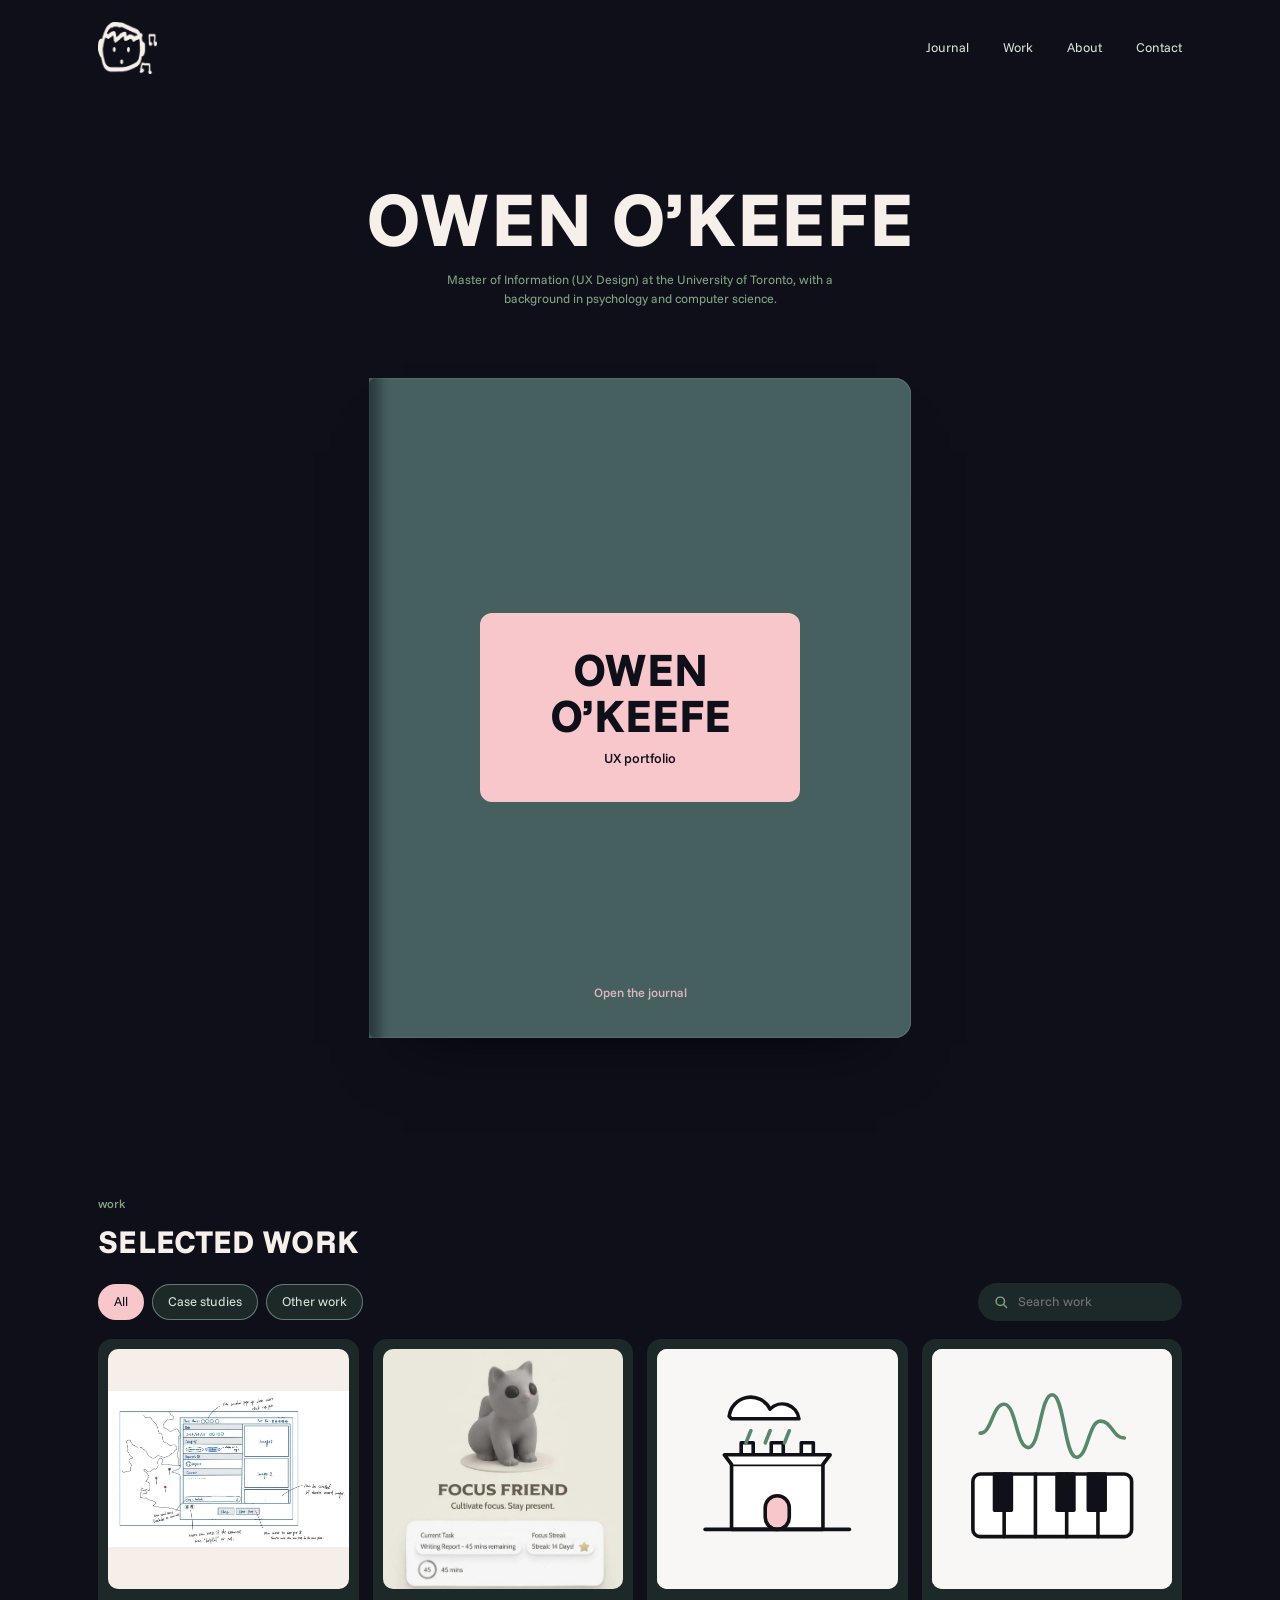
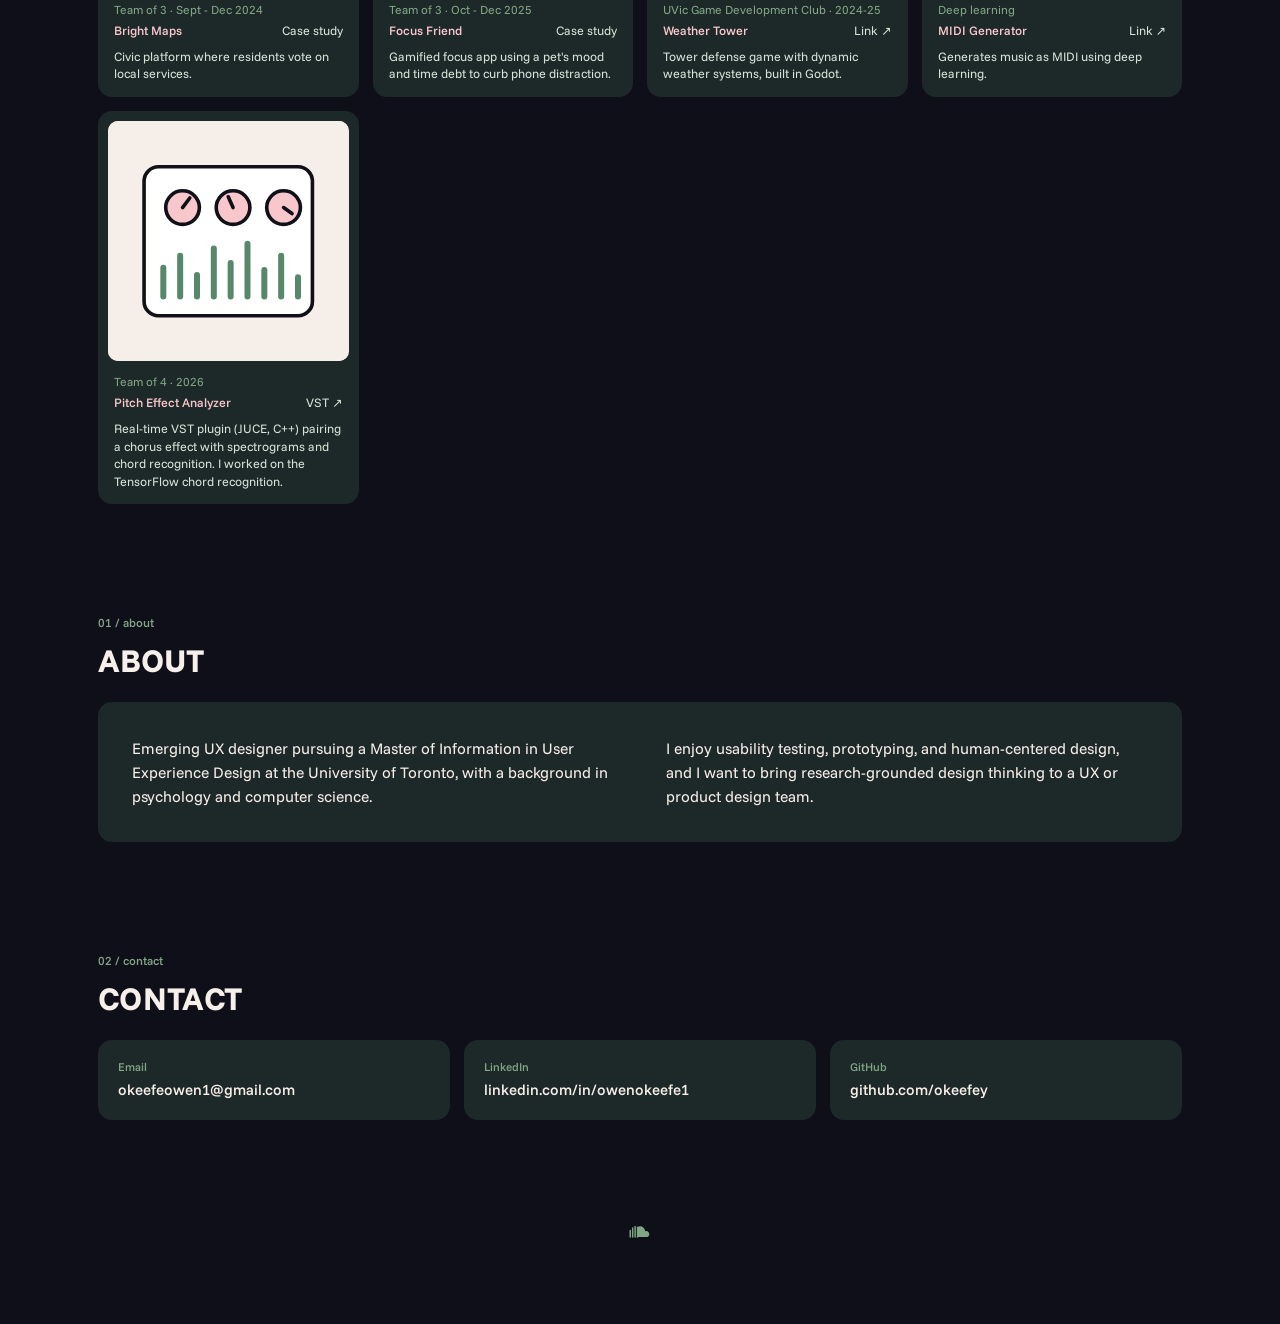
==== index.html @ fa35dc71 "x" ====
<!DOCTYPE html>
<html lang="en">
<head>
  <meta charset="utf-8">
  <meta name="viewport" content="width=device-width, initial-scale=1">
  <meta name="theme-color" content="#0e0f19">
  <title>Owen O'Keefe | UX Designer</title>
  <meta name="description" content="Emerging UX designer. Master of Information (UX Design) at the University of Toronto, with a background in psychology and computer science.">
  <link rel="preload" href="fonts/funnel-sans-latin-800-normal.woff2" as="font" type="font/woff2" crossorigin>
  <link rel="preload" href="fonts/funnel-sans-latin-400-normal.woff2" as="font" type="font/woff2" crossorigin>
  <link rel="stylesheet" href="modern.css">
  <script>
    document.documentElement.classList.add('js');
    try {
      var c = sessionStorage.getItem('wipe');
      if (c) { sessionStorage.removeItem('wipe'); document.documentElement.style.setProperty('--wipe', c); document.documentElement.classList.add('entering'); }
    } catch (e) {}
  </script>
</head>
<body class="modern">
  <div class="wipe" aria-hidden="true"></div>
  <div class="m-wrap" id="top">
    <header class="m-nav">
      <a class="m-logo" href="#top" aria-label="Owen O'Keefe, home"><img src="img/logo.png" alt="" width="59" height="52"></a>
      <nav aria-label="Sections"><a href="#journal">Journal</a><a href="#work-h">Work</a><a href="#about">About</a><a href="#contact">Contact</a></nav>
    </header>

    <section class="m-hero">
      <h1 class="m-name">Owen O’Keefe</h1>
      <p class="m-note">Master of Information (UX Design) at the University of Toronto, with a background in psychology and computer science.</p>
    </section>

    <section id="journal" aria-label="Journal">
    <div class="desk book" id="book">
    <div class="bookwrap">
      <button class="cover" id="cover" type="button" aria-controls="spread" aria-label="Open the journal">
        <span class="face front">
          <span class="label"><span class="c-title">Owen<br>O’Keefe</span><span class="c-sub">UX portfolio</span></span>
          <span class="c-hint">Open the journal</span>
        </span>
        <span class="face back"></span>
      </button>
<section class="spread" id="spread" aria-label="Contents">
      
      <div class="page pl">
        <p class="book-t">Contents <span>selected work, in order</span></p>
        <ol class="ix-list">
          <li><a class="ix" href="#about"><i>1.</i><b>About</b><span class="lead"></span><span class="pn">3</span></a></li>
          <li><a class="ix" href="#work-h"><i>2.</i><b>Selected work</b><span class="lead"></span><span class="pn">5</span></a>
            <ol>
              <li><a class="ix" href="bright-maps.html" data-wipe="#0e0f19" data-img="img/bm-sketch.webp" data-fit="contain" data-n="p. 6" data-name="Bright Maps" data-cap="Bright Maps" data-blurb="Civic platform where residents vote on local services." data-meta="Team of 3 | Sept - Dec 2024 | Prototyping + User Interviews" data-alt="Hand-drawn wireframe sketch of the Bright Maps reporting form on a map"><i>2.1.</i><b>Bright Maps</b><span class="lead"></span><span class="pn">6</span></a></li>
              <li><a class="ix" href="focus-friend.html" data-wipe="#0e0f19" data-img="img/focus-tile.webp" data-fit="cover" data-n="p. 9" data-name="Focus Friend" data-cap="Focus Friend" data-blurb="Gamified focus app using a pet’s mood and time debt to curb phone distraction, built on the CREATE behaviour-change model." data-meta="Team of 3 | Oct - Dec 2025 | Figma" data-alt="Focus Friend app cover with a grey 3D pet and a focus streak card"><i>2.2.</i><b>Focus Friend</b><span class="lead"></span><span class="pn">9</span></a></li>
            </ol></li>
          <li><a class="ix" href="#other"><i>3.</i><b>Other work</b><span class="lead"></span><span class="pn">12</span></a>
            <ol>
              <li><a class="ix" href="https://github.com/okeefey"><i>3.1.</i><b>Weather Tower</b><span class="lead"></span><span class="pn">13</span></a></li>
              <li><a class="ix" href="https://github.com/okeefey"><i>3.2.</i><b>MIDI Generator</b><span class="lead"></span><span class="pn">14</span></a></li>
              <li><a class="ix" href="https://github.com/charliewager/CSC475-pitch_effect-analyzer"><i>3.3.</i><b>Pitch Effect Analyzer (VST)</b><span class="lead"></span><span class="pn">15</span></a></li>
            </ol></li>
          <li><a class="ix" href="#contact"><i>4.</i><b>Contact</b><span class="lead"></span><span class="pn">16</span></a></li>
        </ol>
        
      </div>
      <div class="page pr">
        <span class="pg-n book-swap" id="pgn">p. 6</span>
        <div class="pr-in">
          <a class="pic book-pic" id="bookpic" href="bright-maps.html" data-wipe="#0e0f19" aria-label="Open the Bright Maps case study">
            <span class="box"><img class="book-swap" id="bookimg" src="img/bm-sketch.webp" alt="Hand-drawn wireframe sketch of the Bright Maps reporting form on a map"><span class="dim"></span><span class="nm" id="booknm">Bright Maps<i>Open the case study</i></span></span>
          </a>
          <p class="book-cap book-swap" id="bookcap">Bright Maps</p>
          <p class="book-blurb book-swap" id="bookblurb">Civic platform where residents vote on local services.</p>
          <p class="book-meta book-swap" id="bookmeta">Team of 3 | Sept - Dec 2024 | Prototyping + User Interviews</p>
          <a class="book-open" id="bookopen" href="bright-maps.html" data-wipe="#0e0f19">Open the case study</a>
        </div>
        
      </div>
    </section>
    </div>
    <button class="close-book" id="closebook" type="button">Close the book</button>
  </div>

    
    </section>

    <h2 class="m-h" id="work-h" style="margin-top:clamp(56px,8vw,100px)"><small>work</small>Selected work</h2>
    <section id="work" aria-label="Work">
      <div class="m-bar">
        <div class="chips" role="group" aria-label="Filter work">
          <button class="chip on" type="button" data-f="all">All</button>
          <button class="chip" type="button" data-f="case">Case studies</button>
          <button class="chip" type="button" data-f="other">Other work</button>
        </div>
        <label class="m-search"><svg viewBox="0 0 20 20" fill="none" stroke="currentColor" stroke-width="2" stroke-linecap="round"><circle cx="9" cy="9" r="6"/><path d="M14 14l4 4"/></svg><input id="q" type="search" placeholder="Search work" aria-label="Search work"></label>
      </div>

      <div class="grid" id="grid">
        <a class="card reveal" data-k="case" data-t="bright maps civic platform vote local services prototyping interviews" href="bright-maps.html" data-wipe="#0e0f19" aria-label="Open the Bright Maps case study">
          <span class="thumb"><img src="img/bm-sketch.webp" alt="Hand-drawn wireframe sketch of the Bright Maps reporting form on a map"><span class="dim"></span><span class="nm"><b>Bright Maps</b><i>Open the case study</i></span></span>
          <span class="c-meta">Team of 3 · Sept - Dec 2024</span>
          <span class="c-row"><b>Bright Maps</b><span>Case study</span></span>
          <span class="c-blurb">Civic platform where residents vote on local services.</span>
        </a>
        <a class="card reveal" data-k="case" data-t="focus friend gamified focus app pet mood time debt create behaviour figma" href="focus-friend.html" data-wipe="#0e0f19" aria-label="Open the Focus Friend case study">
          <span class="thumb fill"><img src="img/focus-tile.webp" alt="Focus Friend app cover with a grey 3D pet and a focus streak card"><span class="dim"></span><span class="nm"><b>Focus Friend</b><i>Open the case study</i></span></span>
          <span class="c-meta">Team of 3 · Oct - Dec 2025</span>
          <span class="c-row"><b>Focus Friend</b><span>Case study</span></span>
          <span class="c-blurb">Gamified focus app using a pet's mood and time debt to curb phone distraction.</span>
        </a>
        <a class="card reveal" id="other" data-k="other" data-t="weather tower tower defense game godot weather systems uvic game development club" href="https://github.com/okeefey" aria-label="Weather Tower on GitHub">
          <span class="thumb"><svg viewBox="0 0 200 200" fill="none" stroke="#101018" stroke-width="3" stroke-linejoin="round" stroke-linecap="round" aria-hidden="true"><rect width="200" height="200" fill="#f8f7f5" stroke="none"/><path d="M62 150V96h76v54z" fill="#fff"/><path d="M62 96l-6-8h88l-6 8M70 88v-10h10v10M95 88v-10h10v10M120 88v-10h10v10" fill="#fff"/><rect x="90" y="122" width="20" height="28" rx="10" fill="#f8c7cc"/><path d="M40 150h120"/><path d="M60 56a18 18 0 0 1 34-6 14 14 0 0 1 24 8 12 12 0 0 1 0 0H62a8 8 0 0 1-2-2z" fill="#fff"/><path d="M78 68l-4 10M94 68l-4 10M110 68l-4 10" stroke="#57886c"/></svg></span>
          <span class="c-meta">UVic Game Development Club · 2024-25</span>
          <span class="c-row"><b>Weather Tower</b><span>Link ↗</span></span>
          <span class="c-blurb">Tower defense game with dynamic weather systems, built in Godot.</span>
        </a>
        <a class="card reveal" data-k="other" data-t="midi generator deep learning music" href="https://github.com/okeefey" aria-label="MIDI Generator on GitHub">
          <span class="thumb"><svg viewBox="0 0 200 200" fill="none" stroke="#101018" stroke-width="3" stroke-linejoin="round" stroke-linecap="round" aria-hidden="true"><rect width="200" height="200" fill="#f8f7f5" stroke="none"/><rect x="34" y="104" width="132" height="52" rx="6" fill="#fff"/><path d="M60 104v52M86 104v52M112 104v52M138 104v52"/><rect x="52" y="104" width="14" height="30" fill="#101018"/><rect x="104" y="104" width="14" height="30" fill="#101018"/><rect x="130" y="104" width="14" height="30" fill="#101018"/><path d="M40 70c10 0 10-24 20-24s10 36 20 36 10-44 20-44 10 52 20 52 10-30 20-30 10 14 20 14" stroke="#57886c"/></svg></span>
          <span class="c-meta">Deep learning</span>
          <span class="c-row"><b>MIDI Generator</b><span>Link ↗</span></span>
          <span class="c-blurb">Generates music as MIDI using deep learning.</span>
        </a>
        <a class="card reveal" data-k="other" data-t="pitch effect analyzer vst plugin juce c++ chorus chord recognition tensorflow spectrogram daw audio team" href="https://github.com/charliewager/CSC475-pitch_effect-analyzer" aria-label="Pitch Effect Analyzer VST plugin on GitHub">
          <span class="thumb"><svg viewBox="0 0 200 200" fill="none" stroke="#101018" stroke-width="3" stroke-linejoin="round" stroke-linecap="round" aria-hidden="true"><rect width="200" height="200" fill="#f6efe9" stroke="none"/><rect x="30" y="38" width="140" height="124" rx="12" fill="#fff"/><circle cx="62" cy="72" r="14" fill="#f8c7cc"/><path d="M62 72l6-8"/><circle cx="104" cy="72" r="14" fill="#f8c7cc"/><path d="M104 72l-4-9"/><circle cx="146" cy="72" r="14" fill="#f8c7cc"/><path d="M146 72l7 5"/><path d="M46 146v-24M60 146v-34M74 146v-18M88 146v-40M102 146v-28M116 146v-44M130 146v-22M144 146v-34M158 146v-16" stroke="#57886c" stroke-width="5"/></svg></span>
          <span class="c-meta">Team of 4 · 2026</span>
          <span class="c-row"><b>Pitch Effect Analyzer</b><span>VST ↗</span></span>
          <span class="c-blurb">Real-time VST plugin (JUCE, C++) pairing a chorus effect with spectrograms and chord recognition. I worked on the TensorFlow chord recognition.</span>
        </a>
        <p class="empty" id="empty">Nothing matches that search.</p>
      </div>
    </section>

    <h2 class="m-h" id="about"><small>01 / about</small>About</h2>
    <div class="panel about reveal">
      <p>Emerging UX designer pursuing a Master of Information in User Experience Design at the University of Toronto, with a background in psychology and computer science.</p>
      <p>I enjoy usability testing, prototyping, and human-centered design, and I want to bring research-grounded design thinking to a UX or product design team.</p>
    </div>

    <h2 class="m-h" id="contact"><small>02 / contact</small>Contact</h2>
    <div class="links">
      <a class="link" href="mailto:okeefeowen1@gmail.com"><small>Email</small><b>okeefeowen1@gmail.com</b></a>
      <a class="link" href="https://linkedin.com/in/owenokeefe1"><small>LinkedIn</small><b>linkedin.com/in/owenokeefe1</b></a>
      <a class="link" href="https://github.com/okeefey"><small>GitHub</small><b>github.com/okeefey</b></a>
    </div>

    <div class="m-foot"><a class="m-sc" href="https://soundcloud.com/okeefey" aria-label="Owen on SoundCloud" title="SoundCloud" target="_blank" rel="noopener"><svg viewBox="0 0 32 20" fill="currentColor" aria-hidden="true"><path d="M4 8v8M7 5v11M10 3v13M13 4v12" stroke="currentColor" stroke-width="1.8" stroke-linecap="round" fill="none"/><path d="M16 16V4.2c1.2-.9 2.7-1.4 4.2-1.4 3.6 0 6.5 2.6 6.9 6 .5-.2 1-.3 1.6-.3 2.2 0 4 1.8 4 4s-1.8 3.5-4 3.5z" transform="translate(-2 0) scale(.9 1)"/></svg></a></div>
  </div>

  <script src="script.js"></script>
  <script>
    (function () {
      var book = document.getElementById("book"), cover = document.getElementById("cover"), closeBtn = document.getElementById("closebook");
      if (!book) return;
      function set(open, instant) {
        if (instant) book.classList.add("no-anim");
        book.classList.toggle("open", open);
        cover.tabIndex = open ? -1 : 0;
        document.getElementById("spread").setAttribute("aria-hidden", open ? "false" : "true");
        try { sessionStorage.setItem("bookOpen", open ? "1" : "0"); } catch (e) {}
        if (instant) requestAnimationFrame(function () { requestAnimationFrame(function () { book.classList.remove("no-anim"); }); });
      }
      var was = false; try { was = sessionStorage.getItem("bookOpen") === "1"; } catch (e) {}
      set(was, true);
      cover.addEventListener("click", function () { set(true); });
      var ob = document.getElementById("openbtn"); if (ob) ob.addEventListener("click", function () { set(true); book.scrollIntoView({ behavior: "smooth", block: "center" }); });
      closeBtn.addEventListener("click", function () { set(false); });
    })();
  </script>
  <script>
    (function () {
      var img = document.getElementById("bookimg"), pic = document.getElementById("bookpic"), open = document.getElementById("bookopen");
      var el = { cap: "bookcap", blurb: "bookblurb", meta: "bookmeta", n: "pgn" };
      Object.keys(el).forEach(function (k) { el[k] = document.getElementById(el[k]); });
      var nm = document.getElementById("booknm");
      var links = document.querySelectorAll(".ix[data-img]");
      links.forEach(function (a) { var i = new Image(); i.src = a.dataset.img; });
      var cur = links[0];
      function show(a) {
        if (a === cur) return; cur = a;
        document.querySelectorAll(".book-swap").forEach(function (x) { x.style.opacity = 0; });
        setTimeout(function () {
          img.src = a.dataset.img; img.style.objectFit = a.dataset.fit || "cover"; img.alt = a.dataset.alt; el.cap.textContent = a.dataset.cap; el.blurb.textContent = a.dataset.blurb; el.meta.textContent = a.dataset.meta; el.n.textContent = a.dataset.n;
          nm.firstChild.nodeValue = a.dataset.name;
          [pic, open].forEach(function (x) { x.href = a.href; x.setAttribute("data-wipe", a.getAttribute("data-wipe")); });
          pic.setAttribute("aria-label", "Open the " + a.dataset.name + " case study");
          document.querySelectorAll(".book-swap").forEach(function (x) { x.style.opacity = 1; });
        }, 160);
        document.querySelectorAll(".ix.on").forEach(function (x) { x.classList.remove("on"); }); a.classList.add("on");
      }
      links.forEach(function (a) { a.addEventListener("mouseenter", function () { show(a); }); a.addEventListener("focus", function () { show(a); }); });
      if (links[0]) links[0].classList.add("on");
    })();
  </script>
  <script>
    (function () {
      var chips = document.querySelectorAll(".chip"), cards = document.querySelectorAll("#grid .card"), q = document.getElementById("q"), empty = document.getElementById("empty"), f = "all";
      function apply() {
        var s = q.value.trim().toLowerCase(), n = 0;
        cards.forEach(function (c) { var ok = (f === "all" || c.dataset.k === f) && (!s || c.dataset.t.indexOf(s) > -1); c.hidden = !ok; if (ok) n++; });
        empty.style.display = n ? "none" : "block";
      }
      chips.forEach(function (b) { b.addEventListener("click", function () { f = b.dataset.f; chips.forEach(function (x) { x.classList.toggle("on", x === b); }); apply(); }); });
      q.addEventListener("input", apply);
    })();
  </script>
</body>
</html>
---- modern.css ----
/* Modern home page: warm-grey canvas, white rounded cards, chunky wordmark, mono tagline. */
@font-face { font-family: "Funnel Sans"; font-weight: 400; src: url("fonts/funnel-sans-latin-400-normal.woff2") format("woff2"); font-display: swap; }
@font-face { font-family: "Funnel Sans"; font-weight: 500; src: url("fonts/funnel-sans-latin-500-normal.woff2") format("woff2"); font-display: swap; }
@font-face { font-family: "Funnel Sans"; font-weight: 700; src: url("fonts/funnel-sans-latin-700-normal.woff2") format("woff2"); font-display: swap; }
@font-face { font-family: "Funnel Sans"; font-weight: 800; src: url("fonts/funnel-sans-latin-800-normal.woff2") format("woff2"); font-display: swap; }

* { box-sizing: border-box; }
html { scroll-behavior: smooth; }
body.modern {
  --bg: #0e0f19; --card: #1d2828; --card2: #466060; --ink: #f7efe9; --muted: #81a684; --soft: #d6e4d8; --teal: #f8c7cc; --teal-soft: #81a684; --yellow: #f8c7cc; --gold: #57886c; --dark: #0e0f19; --ease: cubic-bezier(0.2, 0.7, 0.2, 1);
  margin: 0; background: var(--bg); color: var(--ink); overflow-x: hidden;
  font-family: "Funnel Sans", system-ui, -apple-system, "Segoe UI", sans-serif; font-size: 15px; line-height: 1.5; -webkit-font-smoothing: antialiased;
}
.mono { font-family: "Funnel Sans", system-ui, sans-serif; }
img { max-width: 100%; } a { color: inherit; }
:focus-visible { outline: 2px solid var(--teal); outline-offset: 3px; border-radius: 6px; }
.m-wrap { max-width: 1180px; margin: 0 auto; padding: 0 clamp(18px, 4vw, 48px) 70px; }

/* page transition */
.wipe { position: fixed; inset: 0; z-index: 100; pointer-events: none; background: var(--wipe, #0e0f19); transform: scaleY(0); transform-origin: bottom; transition: transform 0.55s cubic-bezier(0.7, 0, 0.2, 1); }
.wipe.on { transform: scaleY(1); }
.entering .wipe { transform: scaleY(1); transform-origin: top; transition: none; }
.js .reveal { opacity: 0; transform: translateY(14px); }
.js .reveal.in { opacity: 1; transform: none; transition: opacity 0.7s var(--ease), transform 0.8s var(--ease); }

/* nav */
.m-nav { display: flex; justify-content: space-between; align-items: center; padding: 22px 0; }
.m-logo { font-family: "Funnel Sans", system-ui, sans-serif; font-size: 22px; text-decoration: none; letter-spacing: 0.01em; }
.m-nav nav { display: flex; gap: clamp(16px, 3vw, 34px); font-size: 13px; color: var(--soft); }
.m-nav nav a { text-decoration: none; transition: color 0.2s; } .m-nav nav a:hover, .m-nav nav a:focus-visible { color: var(--teal); }

/* hero */
.m-hero { display: flex; flex-direction: column; align-items: center; text-align: center; padding: clamp(36px, 7vw, 84px) 0 clamp(36px, 6vw, 70px); }
.m-doodle { width: clamp(150px, 16vw, 210px); margin-bottom: 14px; }
.m-doodle svg { display: block; width: 100%; height: auto; overflow: visible; }
.bob { animation: bob 5s ease-in-out infinite alternate; transform-origin: 50% 80%; } @keyframes bob { from { transform: rotate(-1.5deg); } to { transform: rotate(1.5deg) translateY(-3px); } }
.m-name { margin: 0; font-family: "Funnel Sans", system-ui, sans-serif; font-weight: 800; font-size: clamp(34px, 6.4vw, 76px); line-height: 1; letter-spacing: 0.01em; text-transform: uppercase; }
.m-name small { font-size: 0.3em; color: var(--teal-soft); letter-spacing: 0; margin-left: 0.12em; }
.m-tag { margin: 22px 0 0; font-family: "Funnel Sans", system-ui, sans-serif; font-size: clamp(12.5px, 1.1vw, 14px); color: var(--teal); }
.m-cta { display: flex; flex-wrap: wrap; justify-content: center; gap: 10px; margin-top: 26px; }
.btn { display: inline-block; padding: 12px 26px; border-radius: 9px; text-decoration: none; font-weight: 500; font-size: 14px; transition: transform 0.25s var(--ease), box-shadow 0.25s, background 0.25s; }
.btn.y { background: var(--yellow); color: var(--dark); } .btn.g { background: var(--card); color: var(--ink); box-shadow: inset 0 0 0 1px #5f7a79; }
.btn:hover, .btn:focus-visible { transform: translateY(-2px); box-shadow: 0 10px 18px -12px rgba(0, 0, 0, 0.45); }
.m-note { margin: 14px 0 0; font-size: 12.5px; color: var(--muted); max-width: 440px; }

/* filter row */
.m-bar { display: flex; justify-content: space-between; align-items: center; gap: 14px; flex-wrap: wrap; margin: 6px 0 18px; }
.chips { display: flex; gap: 8px; flex-wrap: wrap; }
.chip { padding: 8px 16px; border: 0; border-radius: 999px; background: var(--card); color: var(--soft); font: inherit; font-size: 13px; cursor: pointer; box-shadow: inset 0 0 0 1px #5f7a79; transition: background 0.2s, color 0.2s; }
.chip:hover { color: var(--ink); } .chip.on { background: var(--yellow); color: var(--dark); box-shadow: none; }
.m-search { display: flex; align-items: center; gap: 8px; padding: 8px 16px; border-radius: 999px; background: var(--card); color: var(--muted); font-size: 13px; }
.m-search input { width: 150px; border: 0; background: none; font: inherit; color: var(--ink); outline: none; }
.m-search svg { width: 14px; height: 14px; }

/* cards */
.grid { display: grid; grid-template-columns: repeat(4, minmax(0, 1fr)); gap: 14px; }
.card { position: relative; display: flex; flex-direction: column; background: var(--card); border-radius: 14px; padding: 10px 10px 14px; text-decoration: none; color: inherit; transition: transform 0.35s var(--ease), box-shadow 0.35s; }
.card:hover, .card:focus-visible { transform: translateY(-4px); box-shadow: 0 22px 34px -24px rgba(0, 0, 0, 0.45); }
.card[hidden] { display: none; }
.thumb { position: relative; display: block; aspect-ratio: 1 / 1; overflow: hidden; border-radius: 10px; background: #f6efe9; }
.thumb img { display: block; width: 100%; height: 100%; object-fit: contain; transition: filter 0.5s var(--ease), transform 0.8s var(--ease); }
.thumb.fill img { object-fit: cover; }
.thumb .dim { position: absolute; inset: 0; background: rgba(16, 16, 25, 0.72); opacity: 0; transition: opacity 0.45s; }
.thumb .nm { position: absolute; inset: 0; display: grid; place-content: center; gap: 4px; text-align: center; padding: 10px; opacity: 0; transform: translateY(8px); transition: opacity 0.4s var(--ease), transform 0.5s var(--ease); }
.thumb .nm b { color: var(--ink); font-family: "Funnel Sans", system-ui, sans-serif; font-weight: 400; font-size: clamp(18px, 1.9vw, 24px); line-height: 1.1; text-transform: uppercase; }
.thumb .nm i { font-style: normal; font-size: 12px; color: var(--yellow); }
a.card:hover .thumb img, a.card:focus-visible .thumb img { filter: blur(10px); transform: scale(1.08); }
a.card:hover .dim, a.card:focus-visible .dim, a.card:hover .nm, a.card:focus-visible .nm { opacity: 1; transform: none; }
.thumb svg { display: block; width: 100%; height: 100%; }
.c-meta { display: block; margin: 12px 6px 0; font-size: 12px; color: var(--muted); }
.c-row { display: flex; justify-content: space-between; gap: 10px; margin: 2px 6px 0; font-size: 12.5px; }
.c-row b { color: var(--teal); font-weight: 500; } .c-row span { color: var(--soft); }
.c-blurb { margin: 8px 6px 0; font-size: 12.5px; line-height: 1.4; color: var(--soft); }

.empty { display: none; grid-column: 1 / -1; padding: 40px 0; text-align: center; color: var(--muted); }
@media (max-width: 960px) { .grid { grid-template-columns: repeat(2, minmax(0, 1fr)); } }
@media (hover: none) { .thumb .dim { opacity: 1; background: linear-gradient(transparent 60%, rgba(16,16,25,0.85)); } .thumb .nm { opacity: 1; transform: none; place-content: end start; text-align: left; } .thumb .nm i { display: none; } }

/* sections */
.m-h { margin: clamp(60px, 9vw, 110px) 0 18px; font-family: "Funnel Sans", system-ui, sans-serif; font-weight: 800; font-size: clamp(22px, 2.6vw, 32px); text-transform: uppercase; letter-spacing: 0.01em; }
.m-h small { display: block; margin-bottom: 4px; font-family: "Funnel Sans", system-ui, sans-serif; font-size: 12px; color: var(--teal-soft); letter-spacing: 0; text-transform: none; }
.panel { background: var(--card); border-radius: 14px; padding: clamp(20px, 3vw, 34px); }
.about { display: grid; grid-template-columns: 1fr 1fr; gap: clamp(18px, 4vw, 56px); font-size: 15.5px; line-height: 1.55; }
.about p { margin: 0; }
.links { display: grid; grid-template-columns: repeat(3, minmax(0, 1fr)); gap: 14px; }
.link { display: block; padding: 18px 20px; border-radius: 14px; background: var(--card); text-decoration: none; transition: transform 0.3s var(--ease), box-shadow 0.3s; }
.link:hover, .link:focus-visible { transform: translateY(-3px); box-shadow: 0 20px 30px -22px rgba(0, 0, 0, 0.45); }
.link small { display: block; margin-bottom: 4px; font-family: "Funnel Sans", system-ui, sans-serif; font-size: 11.5px; color: var(--teal-soft); }
.link b { font-weight: 500; font-size: 15px; overflow-wrap: anywhere; }
.m-foot { display: flex; justify-content: space-between; margin-top: clamp(50px, 8vw, 90px); font-family: "Funnel Sans", system-ui, sans-serif; font-size: 11.5px; color: var(--muted); }

@media (max-width: 620px) {
  .about, .links { grid-template-columns: 1fr; }
  .m-nav nav { gap: 14px; font-size: 12px; } .m-search { width: 100%; } .m-search input { width: 100%; }
}
@media (prefers-reduced-motion: reduce) { .bob { animation: none; } .js .reveal, .js .reveal.in { opacity: 1; transform: none; transition: none; } }

/* the journal: a cloth-bound notebook that opens */
.desk { margin: 0 0 10px; }
.bookwrap { position: relative; perspective: 2400px; transition: transform 1.1s cubic-bezier(0.6, 0.05, 0.25, 1); transform: translateX(-25%); }
.book.open .bookwrap { transform: none; }
.spread { position: relative; display: grid; grid-template-columns: minmax(0, 1fr) minmax(0, 1fr); width: 100%; min-height: clamp(440px, 42vw, 580px); background: var(--card2); border-radius: 16px; box-shadow: 0 40px 60px -36px rgba(0, 0, 0, 0.45); clip-path: inset(0 -40px -60px 50%); transition: clip-path 1.1s cubic-bezier(0.6, 0.05, 0.25, 1); }
.book.open .spread { clip-path: inset(0 -40px -60px -40px); }
.spread::before { content: ""; position: absolute; z-index: 2; top: 0; bottom: 0; left: 50%; width: 90px; transform: translateX(-50%); pointer-events: none; background: linear-gradient(90deg, rgba(0,0,0,0), rgba(0,0,0,0.07) 42%, rgba(0,0,0,0.14) 50%, rgba(0,0,0,0.07) 58%, rgba(0,0,0,0)); }
.book:not(.open) .spread::before, .book:not(.open) .page { opacity: 0; } .spread::before, .page { transition: opacity 0.6s 0.5s; }
.book:not(.open) .spread a { visibility: hidden; }
.cover { position: absolute; z-index: 5; top: 0; bottom: 0; left: 50%; width: 50%; padding: 0; margin: 0; border: 0; background: none; cursor: pointer; transform-origin: 0 50%; transform-style: preserve-3d; transition: transform 0.95s cubic-bezier(0.6, 0.05, 0.25, 1), opacity 0.25s, visibility 0s; font: inherit; color: inherit; }
.book.open .cover { transform: rotateY(-88deg); opacity: 0; visibility: hidden; pointer-events: none; transition: transform 0.95s cubic-bezier(0.6, 0.05, 0.25, 1), opacity 0.3s 0.55s, visibility 0s 0.95s; }
.face { position: absolute; inset: 0; backface-visibility: hidden; -webkit-backface-visibility: hidden; border-radius: 6px 16px 16px 6px; display: block; }
.front { background: linear-gradient(90deg, #354c4c 0, #466060 4%, #466060 100%); box-shadow: inset 0 0 0 1px rgba(255,255,255,.08), 0 40px 60px -34px rgba(0, 0, 0, 0.55); display: grid; place-items: center; transition: filter 0.3s; }
.front::before { content: ""; position: absolute; left: 0; top: 0; bottom: 0; width: 16px; background: linear-gradient(90deg, rgba(0,0,0,.28), rgba(0,0,0,0)); border-radius: 6px 0 0 6px; }
.back { display: none; }
.label { display: grid; gap: 10px; width: min(72%, 320px); padding: clamp(18px, 2.6vw, 34px) 16px; background: var(--yellow); border-radius: 12px; text-align: center; color: var(--dark); }
.c-title { font-family: "Funnel Sans", system-ui, sans-serif; font-size: clamp(24px, 3.6vw, 48px); line-height: 1; text-transform: uppercase; }
.c-sub { font-family: "Funnel Sans", system-ui, sans-serif; font-size: clamp(11px, 1.1vw, 13.5px); }
.c-hint { position: absolute; left: 0; right: 0; bottom: clamp(20px, 3vw, 36px); text-align: center; font-family: "Funnel Sans", system-ui, sans-serif; font-size: 12.5px; color: var(--dark); animation: hint 2.6s ease-in-out infinite; }
@keyframes hint { 0%, 100% { opacity: 0.45; } 50% { opacity: 1; } }
.cover:hover .front, .cover:focus-visible .front { filter: brightness(1.1); }
.close-book { display: block; margin: 22px auto 0; padding: 8px 16px; border: 0; border-radius: 999px; background: var(--card); box-shadow: inset 0 0 0 1px #5f7a79; cursor: pointer; font: inherit; font-size: 13px; color: var(--soft); opacity: 0; pointer-events: none; transition: opacity 0.4s; }
.book.open .close-book { opacity: 1; pointer-events: auto; transition-delay: 1s; }
.book.no-anim, .book.no-anim * { transition: none !important; }
.page { position: relative; padding: clamp(22px, 3vw, 40px) clamp(24px, 3.4vw, 50px); }
.book-t { margin: 0 0 clamp(22px, 3.4vw, 44px); font-family: "Funnel Sans", system-ui, sans-serif; font-weight: 800; font-size: clamp(16px, 1.7vw, 22px); text-transform: uppercase; }
.book-t span { display: block; margin-top: 6px; font-family: "Funnel Sans", system-ui, sans-serif; font-size: 12px; text-transform: none; color: var(--teal-soft); }
.ix-list, .ix-list ol { margin: 0; padding: 0; list-style: none; } .ix-list ol { margin: 2px 0 6px; padding-left: clamp(18px, 2.6vw, 36px); }
.ix { display: flex; align-items: baseline; width: 100%; gap: 10px; padding: 5px 0; color: var(--ink); text-decoration: none; font-size: clamp(16px, 1.55vw, 20px); font-weight: 500; }
.ix i { min-width: 2em; font-style: normal; font-family: "Funnel Sans", system-ui, sans-serif; font-size: 0.7em; color: var(--muted); }
.ix b { font-weight: 500; padding: 1px 8px; margin: -1px -8px; border-radius: 7px; transition: background 0.2s, color 0.2s; }
.ix .lead { flex: 1; min-width: 14px; border-bottom: 1px dotted #6f8a89; transform: translateY(-0.3em); }
.ix .pn { font-family: "Funnel Sans", system-ui, sans-serif; font-size: 0.7em; color: var(--muted); }
.ix-list ol .ix { font-weight: 400; font-size: clamp(15px, 1.4vw, 18px); }
.ix:hover b, .ix:focus-visible b, .ix.on b { background: var(--yellow); color: var(--dark); }
.pr { display: flex; flex-direction: column; justify-content: center; background: var(--card); border-radius: 0 16px 16px 0; }
.pr-in { max-width: 400px; width: 100%; margin: 0 auto; }
.pg-n { position: absolute; top: clamp(18px, 2.6vw, 32px); right: clamp(22px, 3vw, 44px); font-family: "Funnel Sans", system-ui, sans-serif; font-size: 12px; color: var(--muted); }
.book-pic { display: block; text-decoration: none; }
.book-pic .box { position: relative; display: block; overflow: hidden; border-radius: 12px; background: #fff; box-shadow: 0 14px 24px -18px rgba(0,0,0,.6); }
.book-pic img { display: block; width: 100%; height: auto; transition: filter 0.5s var(--ease), transform 0.8s var(--ease), opacity 0.2s; }
.book-pic .dim { position: absolute; inset: 0; background: rgba(14, 15, 25, 0.8); opacity: 0; transition: opacity 0.45s; }
.book-pic .nm { position: absolute; inset: 0; display: grid; place-content: center; gap: 4px; text-align: center; opacity: 0; transform: translateY(8px); transition: opacity 0.4s var(--ease), transform 0.5s var(--ease); font-family: "Funnel Sans", system-ui, sans-serif; font-size: clamp(20px, 2.2vw, 28px); text-transform: uppercase; }
.book-pic .nm i { font-family: "Funnel Sans", system-ui, sans-serif; font-style: normal; font-size: 12px; color: var(--teal); text-transform: none; }
.book-pic:hover img, .book-pic:focus-visible img { filter: blur(10px); transform: scale(1.08); }
.book-pic:hover .dim, .book-pic:focus-visible .dim, .book-pic:hover .nm, .book-pic:focus-visible .nm { opacity: 1; transform: none; }
.book-swap { transition: opacity 0.18s; }
.book-cap { margin: 16px 0 0; font-family: "Funnel Sans", system-ui, sans-serif; font-size: clamp(16px, 1.6vw, 20px); text-transform: uppercase; }
.book-blurb { margin: 6px 0 0; font-size: 14.5px; line-height: 1.45; color: var(--soft); }
.book-meta { margin: 6px 0 0; font-family: "Funnel Sans", system-ui, sans-serif; font-size: 12px; color: var(--teal); }
.book-open { display: inline-block; margin-top: 14px; padding: 9px 20px; border-radius: 9px; background: var(--yellow); color: var(--dark); text-decoration: none; font-weight: 500; font-size: 13.5px; transition: transform 0.25s var(--ease); }
.book-open:hover { transform: translateY(-2px); }
@media (max-width: 720px) {
  .spread { grid-template-columns: 1fr; min-height: 0; clip-path: none !important; }
  .bookwrap, .book.open .bookwrap { transform: none; perspective: none; }
  .book:not(.open) .spread { display: none; }
  .cover { position: relative; left: auto; width: 100%; height: clamp(320px, 90vw, 400px); transform: none !important; transition: none; }
  .book.open .cover { display: none; }
  .book:not(.open) .page { opacity: 1; } .spread::before { display: none; }
  .pr { border-radius: 0 0 16px 16px; }
  .pg-n { display: none; }
}
.book:not(.open) .spread { box-shadow: none; } .spread { transition: clip-path 1.1s cubic-bezier(0.6, 0.05, 0.25, 1), box-shadow 0.6s 0.4s; }
.m-logo, .c-title, .book-cap, .book-pic .nm, .book-t, .m-h { font-weight: 800; }
.m-tag { font-size: clamp(14px, 1.3vw, 16px); font-weight: 500; }
.c-sub, .c-hint, .book-meta, .ix i, .ix .pn, .pg-n, .m-h small, .book-t span, .link small, .m-foot { font-weight: 500; }

.m-note { color: var(--muted); } .m-name { color: var(--ink); } .link small, .m-h small { color: var(--teal-soft); } .c-hint { color: var(--dark); opacity: .7; }
.m-nav nav a:hover, .m-nav nav a:focus-visible { color: var(--yellow); }
.thumb .nm b { font-weight: 800; }
.c-hint { color: var(--yellow); opacity: .85; }
.m-logo { display: block; line-height: 0; } .m-logo img { display: block; height: 42px; width: auto; transition: transform 0.4s cubic-bezier(0.2,0.7,0.2,1); } .m-logo:hover img { transform: rotate(-6deg) scale(1.06); }
.m-logo img { height: 52px; }
@media (max-width: 960px) { .links { grid-template-columns: repeat(2, minmax(0, 1fr)); } } @media (max-width: 620px) { .links { grid-template-columns: 1fr; } }
@media (min-width: 961px) { .links { grid-template-columns: repeat(3, minmax(0, 1fr)); } }
.m-foot { justify-content: center; }
.m-sc { display: inline-grid; place-items: center; width: 44px; height: 44px; border-radius: 999px; color: var(--muted); transition: color 0.25s, background 0.25s, transform 0.3s var(--ease); }
.m-sc svg { width: 26px; height: auto; }
.m-sc:hover, .m-sc:focus-visible { color: var(--yellow); background: var(--card); transform: translateY(-2px); }

/* journal picture: one fixed frame so every project sits in the same spot and never reaches the page number */
.pr { justify-content: flex-start; }
.pr-in { padding-top: clamp(40px, 5vw, 64px); }
.book-pic .box { aspect-ratio: 4 / 3; background: #fff; }
.book-pic img { width: 100%; height: 100%; object-fit: contain; }

/* fixed spread height: sized for the longest blurb so the journal never grows on hover */
@media (min-width: 721px) {
  .spread { min-height: 660px; }
  .book-blurb { min-height: 4.8em; }
}
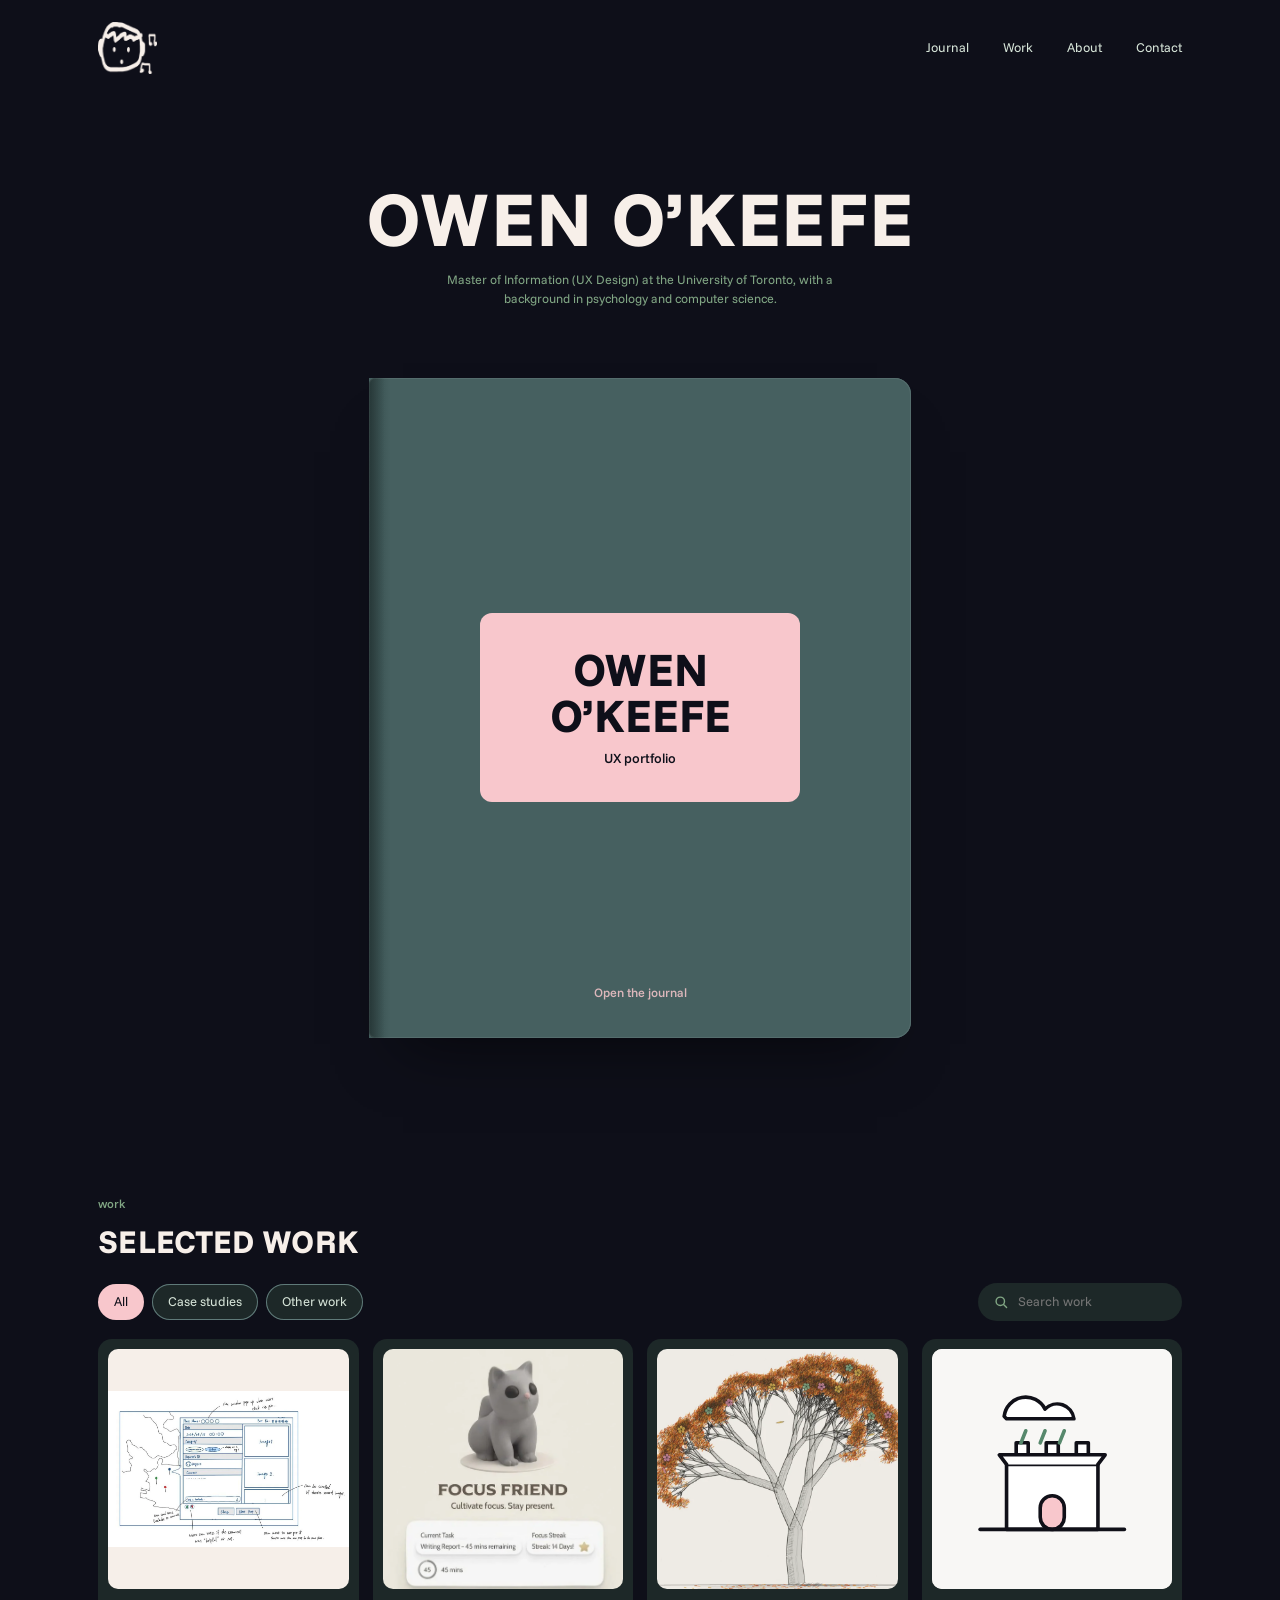
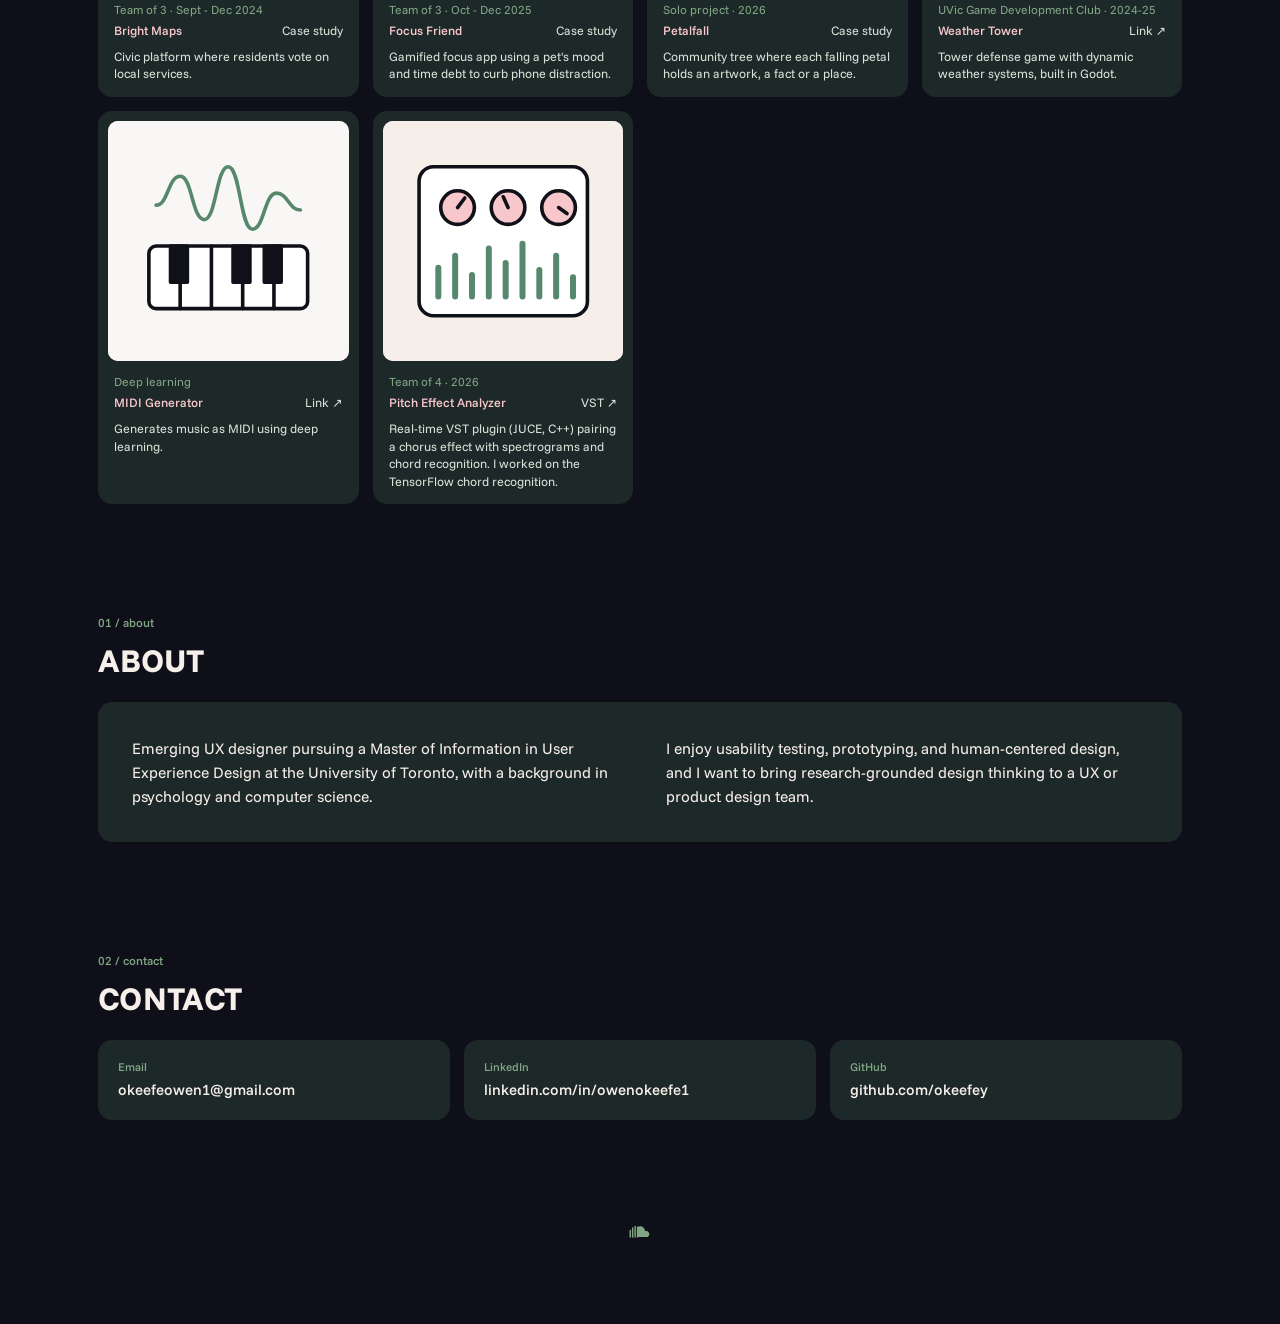
==== commit a22bc370: "petal" ====
--- a/index.html
+++ b/index.html
@@ -50,14 +50,15 @@
             <ol>
               <li><a class="ix" href="bright-maps.html" data-wipe="#0e0f19" data-img="img/bm-sketch.webp" data-fit="contain" data-n="p. 6" data-name="Bright Maps" data-cap="Bright Maps" data-blurb="Civic platform where residents vote on local services." data-meta="Team of 3 | Sept - Dec 2024 | Prototyping + User Interviews" data-alt="Hand-drawn wireframe sketch of the Bright Maps reporting form on a map"><i>2.1.</i><b>Bright Maps</b><span class="lead"></span><span class="pn">6</span></a></li>
               <li><a class="ix" href="focus-friend.html" data-wipe="#0e0f19" data-img="img/focus-tile.webp" data-fit="cover" data-n="p. 9" data-name="Focus Friend" data-cap="Focus Friend" data-blurb="Gamified focus app using a pet’s mood and time debt to curb phone distraction, built on the CREATE behaviour-change model." data-meta="Team of 3 | Oct - Dec 2025 | Figma" data-alt="Focus Friend app cover with a grey 3D pet and a focus streak card"><i>2.2.</i><b>Focus Friend</b><span class="lead"></span><span class="pn">9</span></a></li>
+              <li><a class="ix" href="petalfall.html" data-wipe="#0e0f19" data-img="img/pf-tile.webp" data-fit="cover" data-n="p. 12" data-name="Petalfall" data-cap="Petalfall" data-blurb="Community tree where each falling petal holds an artwork, a fact or a place." data-meta="Solo project | 2026 | Figma + prototype" data-alt="Pencil-sketch autumn tree with coloured blossoms"><i>2.3.</i><b>Petalfall</b><span class="lead"></span><span class="pn">12</span></a></li>
             </ol></li>
-          <li><a class="ix" href="#other"><i>3.</i><b>Other work</b><span class="lead"></span><span class="pn">12</span></a>
+          <li><a class="ix" href="#other"><i>3.</i><b>Other work</b><span class="lead"></span><span class="pn">13</span></a>
             <ol>
-              <li><a class="ix" href="https://github.com/okeefey"><i>3.1.</i><b>Weather Tower</b><span class="lead"></span><span class="pn">13</span></a></li>
-              <li><a class="ix" href="https://github.com/okeefey"><i>3.2.</i><b>MIDI Generator</b><span class="lead"></span><span class="pn">14</span></a></li>
-              <li><a class="ix" href="https://github.com/charliewager/CSC475-pitch_effect-analyzer"><i>3.3.</i><b>Pitch Effect Analyzer (VST)</b><span class="lead"></span><span class="pn">15</span></a></li>
+              <li><a class="ix" href="https://github.com/okeefey"><i>3.1.</i><b>Weather Tower</b><span class="lead"></span><span class="pn">14</span></a></li>
+              <li><a class="ix" href="https://github.com/okeefey"><i>3.2.</i><b>MIDI Generator</b><span class="lead"></span><span class="pn">15</span></a></li>
+              <li><a class="ix" href="https://github.com/charliewager/CSC475-pitch_effect-analyzer"><i>3.3.</i><b>Pitch Effect Analyzer (VST)</b><span class="lead"></span><span class="pn">16</span></a></li>
             </ol></li>
-          <li><a class="ix" href="#contact"><i>4.</i><b>Contact</b><span class="lead"></span><span class="pn">16</span></a></li>
+          <li><a class="ix" href="#contact"><i>4.</i><b>Contact</b><span class="lead"></span><span class="pn">17</span></a></li>
         </ol>
         
       </div>
@@ -105,6 +106,12 @@
           <span class="c-meta">Team of 3 · Oct - Dec 2025</span>
           <span class="c-row"><b>Focus Friend</b><span>Case study</span></span>
           <span class="c-blurb">Gamified focus app using a pet's mood and time debt to curb phone distraction.</span>
+        </a>
+        <a class="card reveal" data-k="case" data-t="petalfall community tree petals art facts places sketchbook figma solo" href="petalfall.html" data-wipe="#0e0f19" aria-label="Open the Petalfall case study">
+          <span class="thumb fill"><img src="img/pf-tile.webp" alt="Pencil-sketch autumn tree with coloured blossoms"><span class="dim"></span><span class="nm"><b>Petalfall</b><i>Open the case study</i></span></span>
+          <span class="c-meta">Solo project · 2026</span>
+          <span class="c-row"><b>Petalfall</b><span>Case study</span></span>
+          <span class="c-blurb">Community tree where each falling petal holds an artwork, a fact or a place.</span>
         </a>
         <a class="card reveal" id="other" data-k="other" data-t="weather tower tower defense game godot weather systems uvic game development club" href="https://github.com/okeefey" aria-label="Weather Tower on GitHub">
           <span class="thumb"><svg viewBox="0 0 200 200" fill="none" stroke="#101018" stroke-width="3" stroke-linejoin="round" stroke-linecap="round" aria-hidden="true"><rect width="200" height="200" fill="#f8f7f5" stroke="none"/><path d="M62 150V96h76v54z" fill="#fff"/><path d="M62 96l-6-8h88l-6 8M70 88v-10h10v10M95 88v-10h10v10M120 88v-10h10v10" fill="#fff"/><rect x="90" y="122" width="20" height="28" rx="10" fill="#f8c7cc"/><path d="M40 150h120"/><path d="M60 56a18 18 0 0 1 34-6 14 14 0 0 1 24 8 12 12 0 0 1 0 0H62a8 8 0 0 1-2-2z" fill="#fff"/><path d="M78 68l-4 10M94 68l-4 10M110 68l-4 10" stroke="#57886c"/></svg></span>
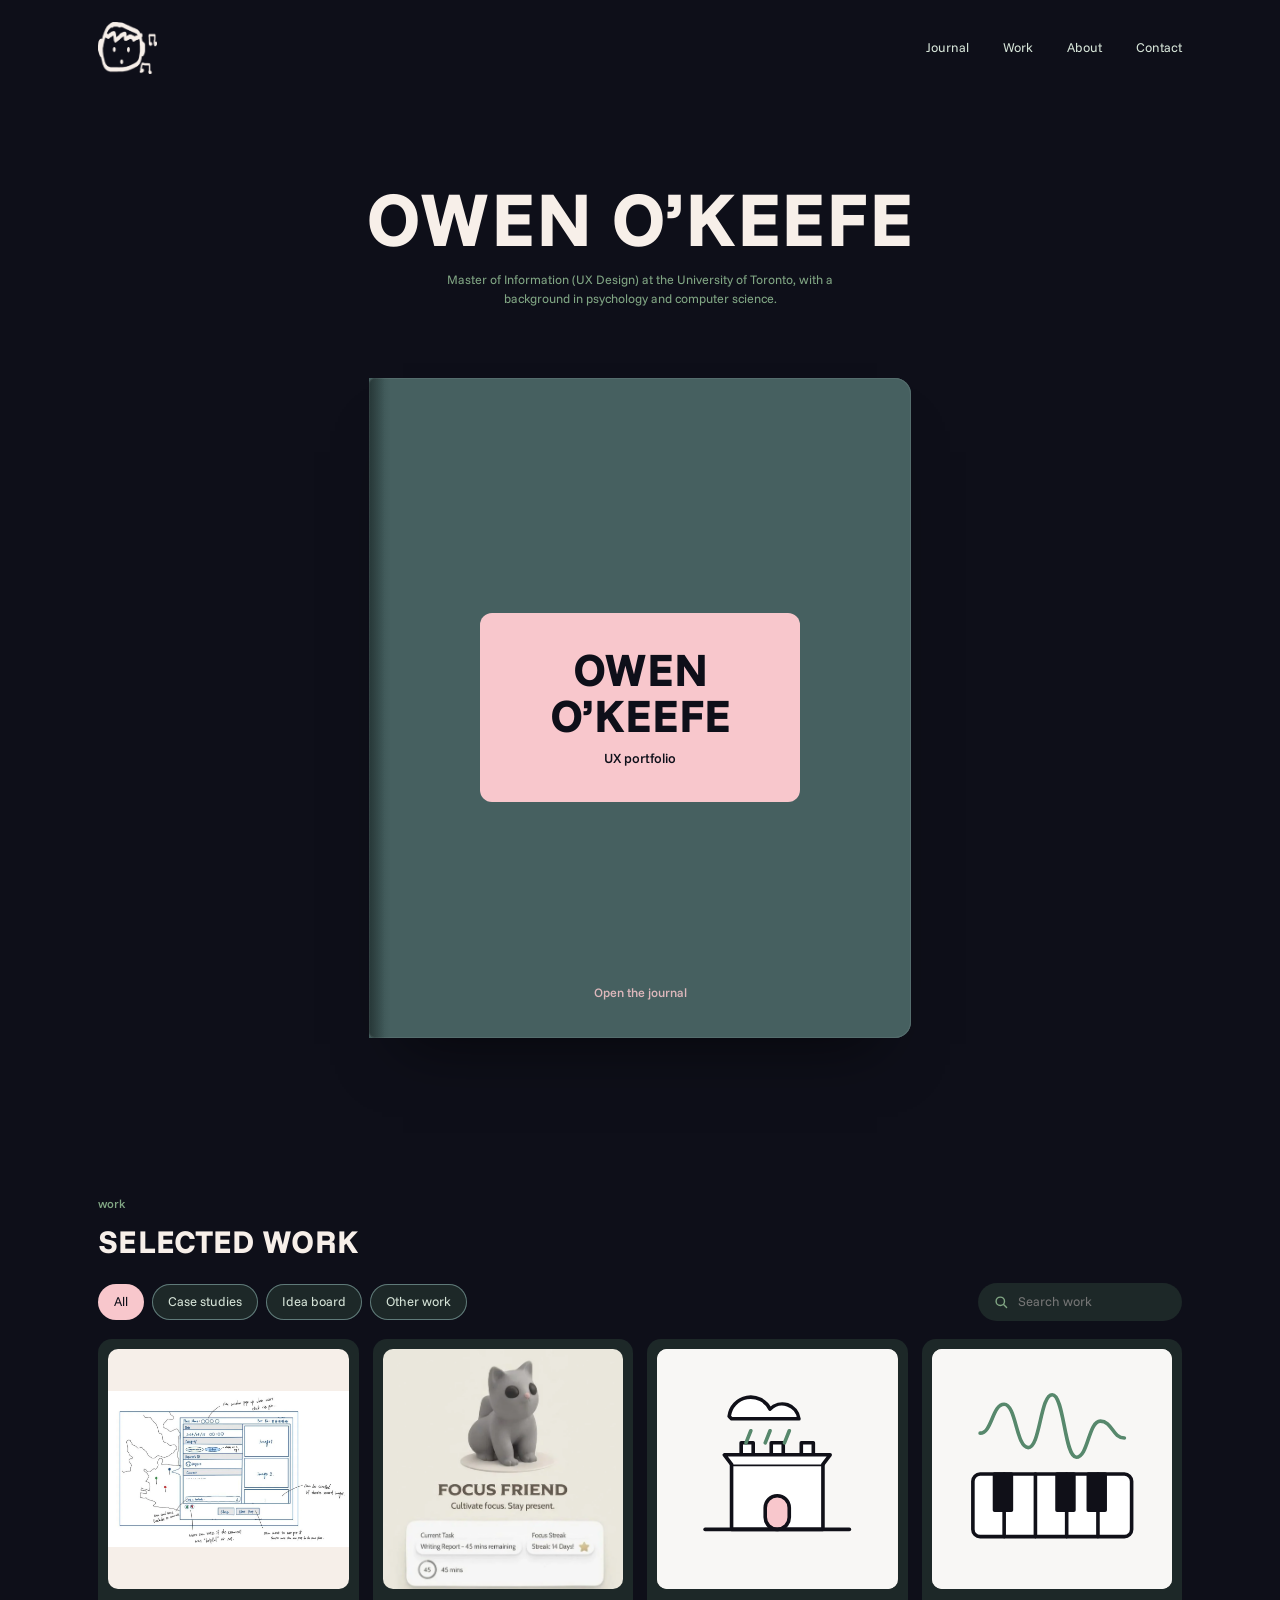
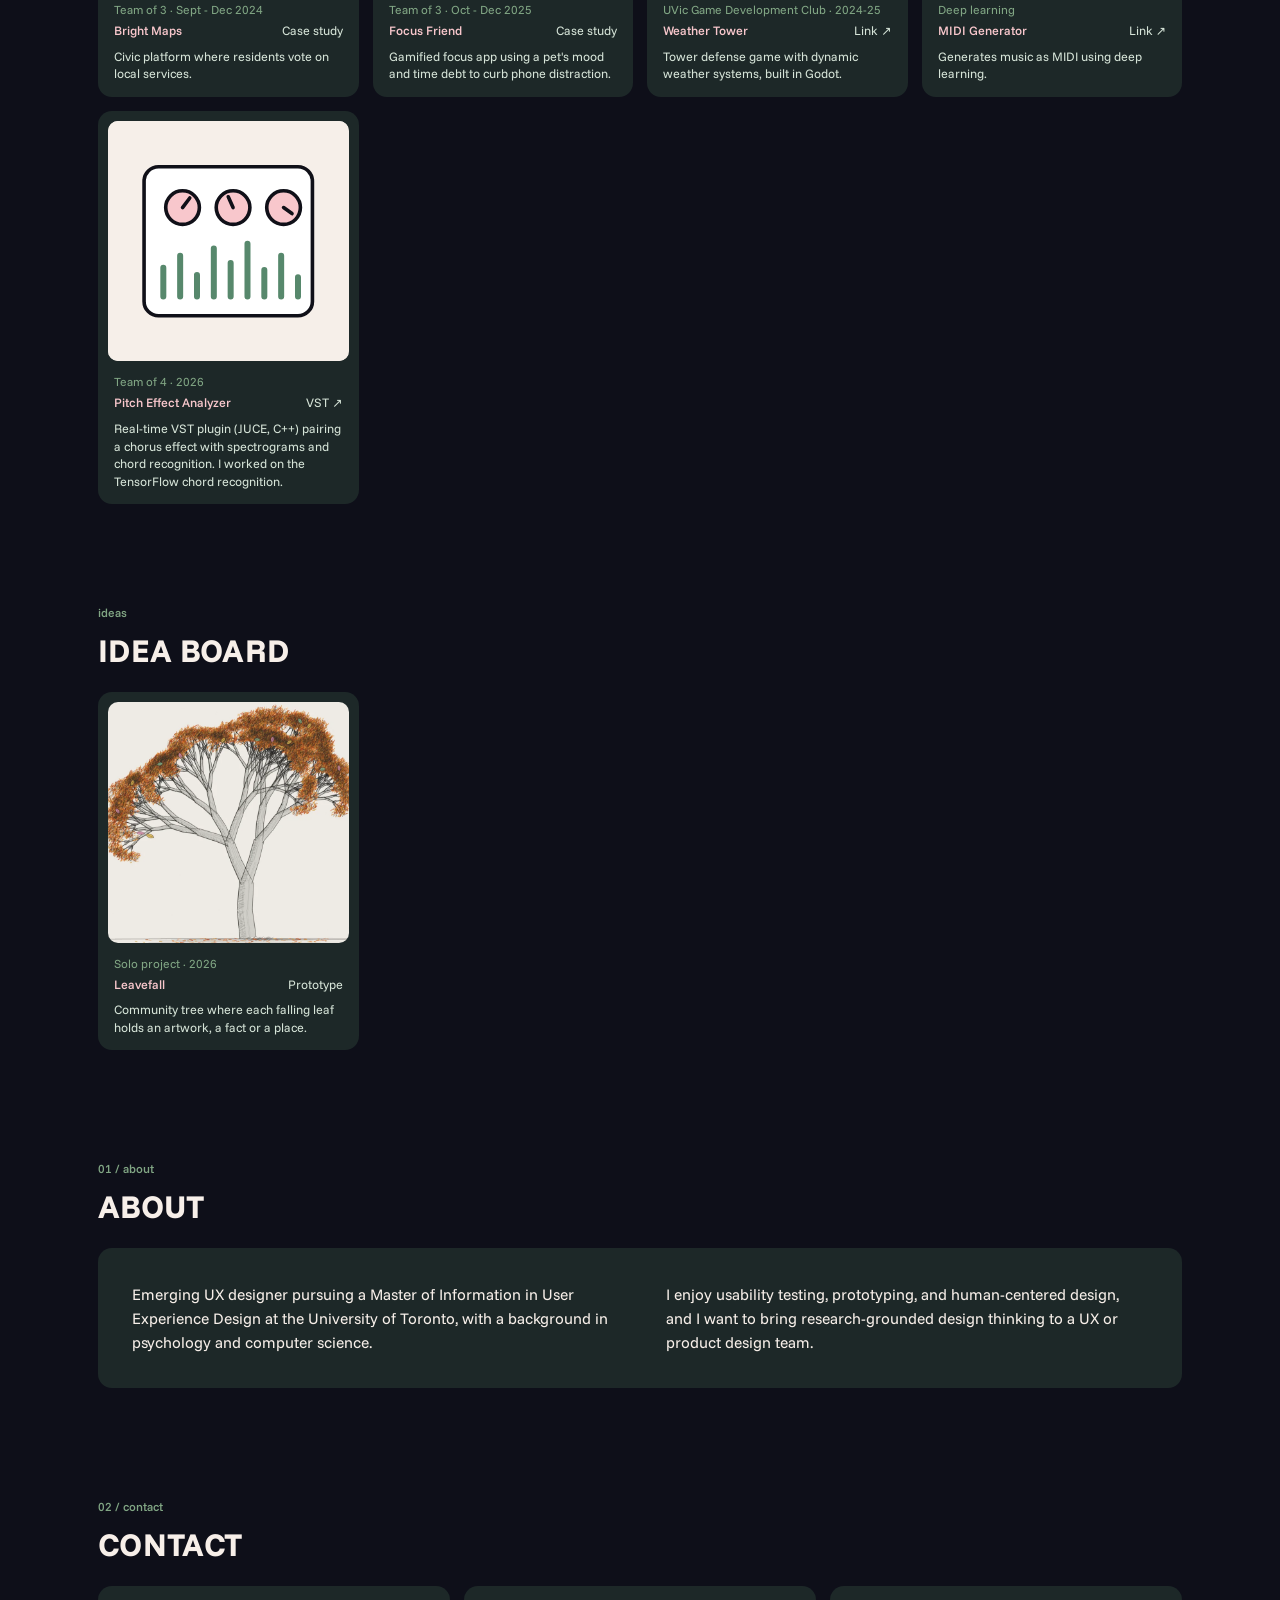
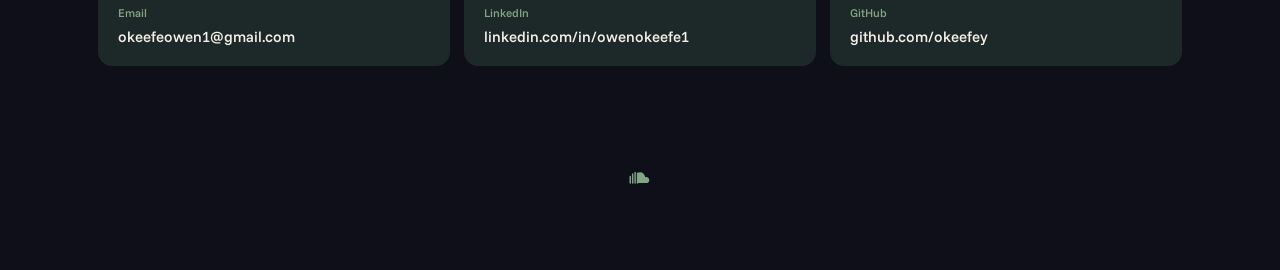
==== commit f30ccc23: "Minor iteration on leavefall" ====
--- a/index.html
+++ b/index.html
@@ -24,12 +24,10 @@
       <a class="m-logo" href="#top" aria-label="Owen O'Keefe, home"><img src="img/logo.png" alt="" width="59" height="52"></a>
       <nav aria-label="Sections"><a href="#journal">Journal</a><a href="#work-h">Work</a><a href="#about">About</a><a href="#contact">Contact</a></nav>
     </header>
-
     <section class="m-hero">
       <h1 class="m-name">Owen O’Keefe</h1>
       <p class="m-note">Master of Information (UX Design) at the University of Toronto, with a background in psychology and computer science.</p>
     </section>
-
     <section id="journal" aria-label="Journal">
     <div class="desk book" id="book">
     <div class="bookwrap">
@@ -41,7 +39,6 @@
         <span class="face back"></span>
       </button>
 <section class="spread" id="spread" aria-label="Contents">
-      
       <div class="page pl">
         <p class="book-t">Contents <span>selected work, in order</span></p>
         <ol class="ix-list">
@@ -50,17 +47,20 @@
             <ol>
               <li><a class="ix" href="bright-maps.html" data-wipe="#0e0f19" data-img="img/bm-sketch.webp" data-fit="contain" data-n="p. 6" data-name="Bright Maps" data-cap="Bright Maps" data-blurb="Civic platform where residents vote on local services." data-meta="Team of 3 | Sept - Dec 2024 | Prototyping + User Interviews" data-alt="Hand-drawn wireframe sketch of the Bright Maps reporting form on a map"><i>2.1.</i><b>Bright Maps</b><span class="lead"></span><span class="pn">6</span></a></li>
               <li><a class="ix" href="focus-friend.html" data-wipe="#0e0f19" data-img="img/focus-tile.webp" data-fit="cover" data-n="p. 9" data-name="Focus Friend" data-cap="Focus Friend" data-blurb="Gamified focus app using a pet’s mood and time debt to curb phone distraction, built on the CREATE behaviour-change model." data-meta="Team of 3 | Oct - Dec 2025 | Figma" data-alt="Focus Friend app cover with a grey 3D pet and a focus streak card"><i>2.2.</i><b>Focus Friend</b><span class="lead"></span><span class="pn">9</span></a></li>
-              <li><a class="ix" href="petalfall.html" data-wipe="#0e0f19" data-img="img/pf-tile.webp" data-fit="cover" data-n="p. 12" data-name="Petalfall" data-cap="Petalfall" data-blurb="Community tree where each falling petal holds an artwork, a fact or a place." data-meta="Solo project | 2026 | Figma + prototype" data-alt="Pencil-sketch autumn tree with coloured blossoms"><i>2.3.</i><b>Petalfall</b><span class="lead"></span><span class="pn">12</span></a></li>
             </ol></li>
-          <li><a class="ix" href="#other"><i>3.</i><b>Other work</b><span class="lead"></span><span class="pn">13</span></a>
+          <li><a class="ix" href="#proto-h"><i>3.</i><b>Idea board</b><span class="lead"></span><span class="pn">12</span></a>
             <ol>
-              <li><a class="ix" href="https://github.com/okeefey"><i>3.1.</i><b>Weather Tower</b><span class="lead"></span><span class="pn">14</span></a></li>
-              <li><a class="ix" href="https://github.com/okeefey"><i>3.2.</i><b>MIDI Generator</b><span class="lead"></span><span class="pn">15</span></a></li>
-              <li><a class="ix" href="https://github.com/charliewager/CSC475-pitch_effect-analyzer"><i>3.3.</i><b>Pitch Effect Analyzer (VST)</b><span class="lead"></span><span class="pn">16</span></a></li>
+              <li><a class="ix" href="leavefall.html" data-wipe="#0e0f19" data-img="img/pf-tile.webp" data-fit="cover" data-n="p. 13" data-name="Leavefall" data-cap="Leavefall" data-blurb="Community tree where each falling leaf holds an artwork, a fact or a place." data-meta="Solo project | 2026 | Figma + prototype" data-alt="Pencil-sketch autumn tree with coloured leaves"><i>3.1.</i><b>Leavefall</b><span class="lead"></span><span class="pn">13</span></a></li>
+            </ol>
+          </li>
+          <li><a class="ix" href="#other"><i>4.</i><b>Other work</b><span class="lead"></span><span class="pn">14</span></a>
+            <ol>
+              <li><a class="ix" href="https://github.com/okeefey"><i>4.1.</i><b>Weather Tower</b><span class="lead"></span><span class="pn">15</span></a></li>
+              <li><a class="ix" href="https://github.com/okeefey"><i>4.2.</i><b>MIDI Generator</b><span class="lead"></span><span class="pn">16</span></a></li>
+              <li><a class="ix" href="https://github.com/charliewager/CSC475-pitch_effect-analyzer"><i>4.3.</i><b>Pitch Effect Analyzer (VST)</b><span class="lead"></span><span class="pn">17</span></a></li>
             </ol></li>
-          <li><a class="ix" href="#contact"><i>4.</i><b>Contact</b><span class="lead"></span><span class="pn">17</span></a></li>
+          <li><a class="ix" href="#contact"><i>5.</i><b>Contact</b><span class="lead"></span><span class="pn">18</span></a></li>
         </ol>
-        
       </div>
       <div class="page pr">
         <span class="pg-n book-swap" id="pgn">p. 6</span>
@@ -73,27 +73,23 @@
           <p class="book-meta book-swap" id="bookmeta">Team of 3 | Sept - Dec 2024 | Prototyping + User Interviews</p>
           <a class="book-open" id="bookopen" href="bright-maps.html" data-wipe="#0e0f19">Open the case study</a>
         </div>
-        
       </div>
     </section>
     </div>
     <button class="close-book" id="closebook" type="button">Close the book</button>
   </div>
-
-    
-    </section>
-
+    </section>
     <h2 class="m-h" id="work-h" style="margin-top:clamp(56px,8vw,100px)"><small>work</small>Selected work</h2>
     <section id="work" aria-label="Work">
       <div class="m-bar">
         <div class="chips" role="group" aria-label="Filter work">
           <button class="chip on" type="button" data-f="all">All</button>
           <button class="chip" type="button" data-f="case">Case studies</button>
+          <button class="chip" type="button" data-f="proto">Idea board</button>
           <button class="chip" type="button" data-f="other">Other work</button>
         </div>
         <label class="m-search"><svg viewBox="0 0 20 20" fill="none" stroke="currentColor" stroke-width="2" stroke-linecap="round"><circle cx="9" cy="9" r="6"/><path d="M14 14l4 4"/></svg><input id="q" type="search" placeholder="Search work" aria-label="Search work"></label>
       </div>
-
       <div class="grid" id="grid">
         <a class="card reveal" data-k="case" data-t="bright maps civic platform vote local services prototyping interviews" href="bright-maps.html" data-wipe="#0e0f19" aria-label="Open the Bright Maps case study">
           <span class="thumb"><img src="img/bm-sketch.webp" alt="Hand-drawn wireframe sketch of the Bright Maps reporting form on a map"><span class="dim"></span><span class="nm"><b>Bright Maps</b><i>Open the case study</i></span></span>
@@ -107,12 +103,6 @@
           <span class="c-row"><b>Focus Friend</b><span>Case study</span></span>
           <span class="c-blurb">Gamified focus app using a pet's mood and time debt to curb phone distraction.</span>
         </a>
-        <a class="card reveal" data-k="case" data-t="petalfall community tree petals art facts places sketchbook figma solo" href="petalfall.html" data-wipe="#0e0f19" aria-label="Open the Petalfall case study">
-          <span class="thumb fill"><img src="img/pf-tile.webp" alt="Pencil-sketch autumn tree with coloured blossoms"><span class="dim"></span><span class="nm"><b>Petalfall</b><i>Open the case study</i></span></span>
-          <span class="c-meta">Solo project · 2026</span>
-          <span class="c-row"><b>Petalfall</b><span>Case study</span></span>
-          <span class="c-blurb">Community tree where each falling petal holds an artwork, a fact or a place.</span>
-        </a>
         <a class="card reveal" id="other" data-k="other" data-t="weather tower tower defense game godot weather systems uvic game development club" href="https://github.com/okeefey" aria-label="Weather Tower on GitHub">
           <span class="thumb"><svg viewBox="0 0 200 200" fill="none" stroke="#101018" stroke-width="3" stroke-linejoin="round" stroke-linecap="round" aria-hidden="true"><rect width="200" height="200" fill="#f8f7f5" stroke="none"/><path d="M62 150V96h76v54z" fill="#fff"/><path d="M62 96l-6-8h88l-6 8M70 88v-10h10v10M95 88v-10h10v10M120 88v-10h10v10" fill="#fff"/><rect x="90" y="122" width="20" height="28" rx="10" fill="#f8c7cc"/><path d="M40 150h120"/><path d="M60 56a18 18 0 0 1 34-6 14 14 0 0 1 24 8 12 12 0 0 1 0 0H62a8 8 0 0 1-2-2z" fill="#fff"/><path d="M78 68l-4 10M94 68l-4 10M110 68l-4 10" stroke="#57886c"/></svg></span>
           <span class="c-meta">UVic Game Development Club · 2024-25</span>
@@ -134,23 +124,31 @@
         <p class="empty" id="empty">Nothing matches that search.</p>
       </div>
     </section>
+        <div id="proto">
+      <h2 class="m-h" id="proto-h" style="margin-top:clamp(56px,8vw,100px)"><small>ideas</small>Idea board</h2>
+      <div class="grid" id="grid2">
+        <a class="card reveal" data-k="proto" data-t="leavefall community tree leaves art facts places sketchbook figma solo" href="leavefall.html" data-wipe="#0e0f19" aria-label="Open the Leavefall prototype">
+          <span class="thumb fill"><img src="img/pf-tile.webp" alt="Pencil-sketch autumn tree with coloured leaves"><span class="dim"></span><span class="nm"><b>Leavefall</b><i>Open the prototype</i></span></span>
+          <span class="c-meta">Solo project · 2026</span>
+          <span class="c-row"><b>Leavefall</b><span>Prototype</span></span>
+          <span class="c-blurb">Community tree where each falling leaf holds an artwork, a fact or a place.</span>
+        </a>
+      </div>
+    </div>
 
-    <h2 class="m-h" id="about"><small>01 / about</small>About</h2>
+<h2 class="m-h" id="about"><small>01 / about</small>About</h2>
     <div class="panel about reveal">
       <p>Emerging UX designer pursuing a Master of Information in User Experience Design at the University of Toronto, with a background in psychology and computer science.</p>
       <p>I enjoy usability testing, prototyping, and human-centered design, and I want to bring research-grounded design thinking to a UX or product design team.</p>
     </div>
-
     <h2 class="m-h" id="contact"><small>02 / contact</small>Contact</h2>
     <div class="links">
       <a class="link" href="mailto:okeefeowen1@gmail.com"><small>Email</small><b>okeefeowen1@gmail.com</b></a>
       <a class="link" href="https://linkedin.com/in/owenokeefe1"><small>LinkedIn</small><b>linkedin.com/in/owenokeefe1</b></a>
       <a class="link" href="https://github.com/okeefey"><small>GitHub</small><b>github.com/okeefey</b></a>
     </div>
-
     <div class="m-foot"><a class="m-sc" href="https://soundcloud.com/okeefey" aria-label="Owen on SoundCloud" title="SoundCloud" target="_blank" rel="noopener"><svg viewBox="0 0 32 20" fill="currentColor" aria-hidden="true"><path d="M4 8v8M7 5v11M10 3v13M13 4v12" stroke="currentColor" stroke-width="1.8" stroke-linecap="round" fill="none"/><path d="M16 16V4.2c1.2-.9 2.7-1.4 4.2-1.4 3.6 0 6.5 2.6 6.9 6 .5-.2 1-.3 1.6-.3 2.2 0 4 1.8 4 4s-1.8 3.5-4 3.5z" transform="translate(-2 0) scale(.9 1)"/></svg></a></div>
   </div>
-
   <script src="script.js"></script>
   <script>
     (function () {
@@ -198,11 +196,12 @@
   </script>
   <script>
     (function () {
-      var chips = document.querySelectorAll(".chip"), cards = document.querySelectorAll("#grid .card"), q = document.getElementById("q"), empty = document.getElementById("empty"), f = "all";
+      var chips = document.querySelectorAll(".chip"), cards = document.querySelectorAll("#grid .card, #grid2 .card"), protoBox = document.getElementById("proto"), q = document.getElementById("q"), empty = document.getElementById("empty"), f = "all";
       function apply() {
         var s = q.value.trim().toLowerCase(), n = 0;
         cards.forEach(function (c) { var ok = (f === "all" || c.dataset.k === f) && (!s || c.dataset.t.indexOf(s) > -1); c.hidden = !ok; if (ok) n++; });
         empty.style.display = n ? "none" : "block";
+        protoBox.hidden = !cards[cards.length - 1] || cards[cards.length - 1].hidden;
       }
       chips.forEach(function (b) { b.addEventListener("click", function () { f = b.dataset.f; chips.forEach(function (x) { x.classList.toggle("on", x === b); }); apply(); }); });
       q.addEventListener("input", apply);
--- a/modern.css
+++ b/modern.css
@@ -154,7 +154,7 @@
   .cover { position: relative; left: auto; width: 100%; height: clamp(320px, 90vw, 400px); transform: none !important; transition: none; }
   .book.open .cover { display: none; }
   .book:not(.open) .page { opacity: 1; } .spread::before { display: none; }
-  .pr { border-radius: 0 0 16px 16px; }
+  .pr { border-radius: 0 0 16px 16px; background: var(--card2); border-top: 1px solid rgba(247,239,233,.14); }
   .pg-n { display: none; }
 }
 .book:not(.open) .spread { box-shadow: none; } .spread { transition: clip-path 1.1s cubic-bezier(0.6, 0.05, 0.25, 1), box-shadow 0.6s 0.4s; }
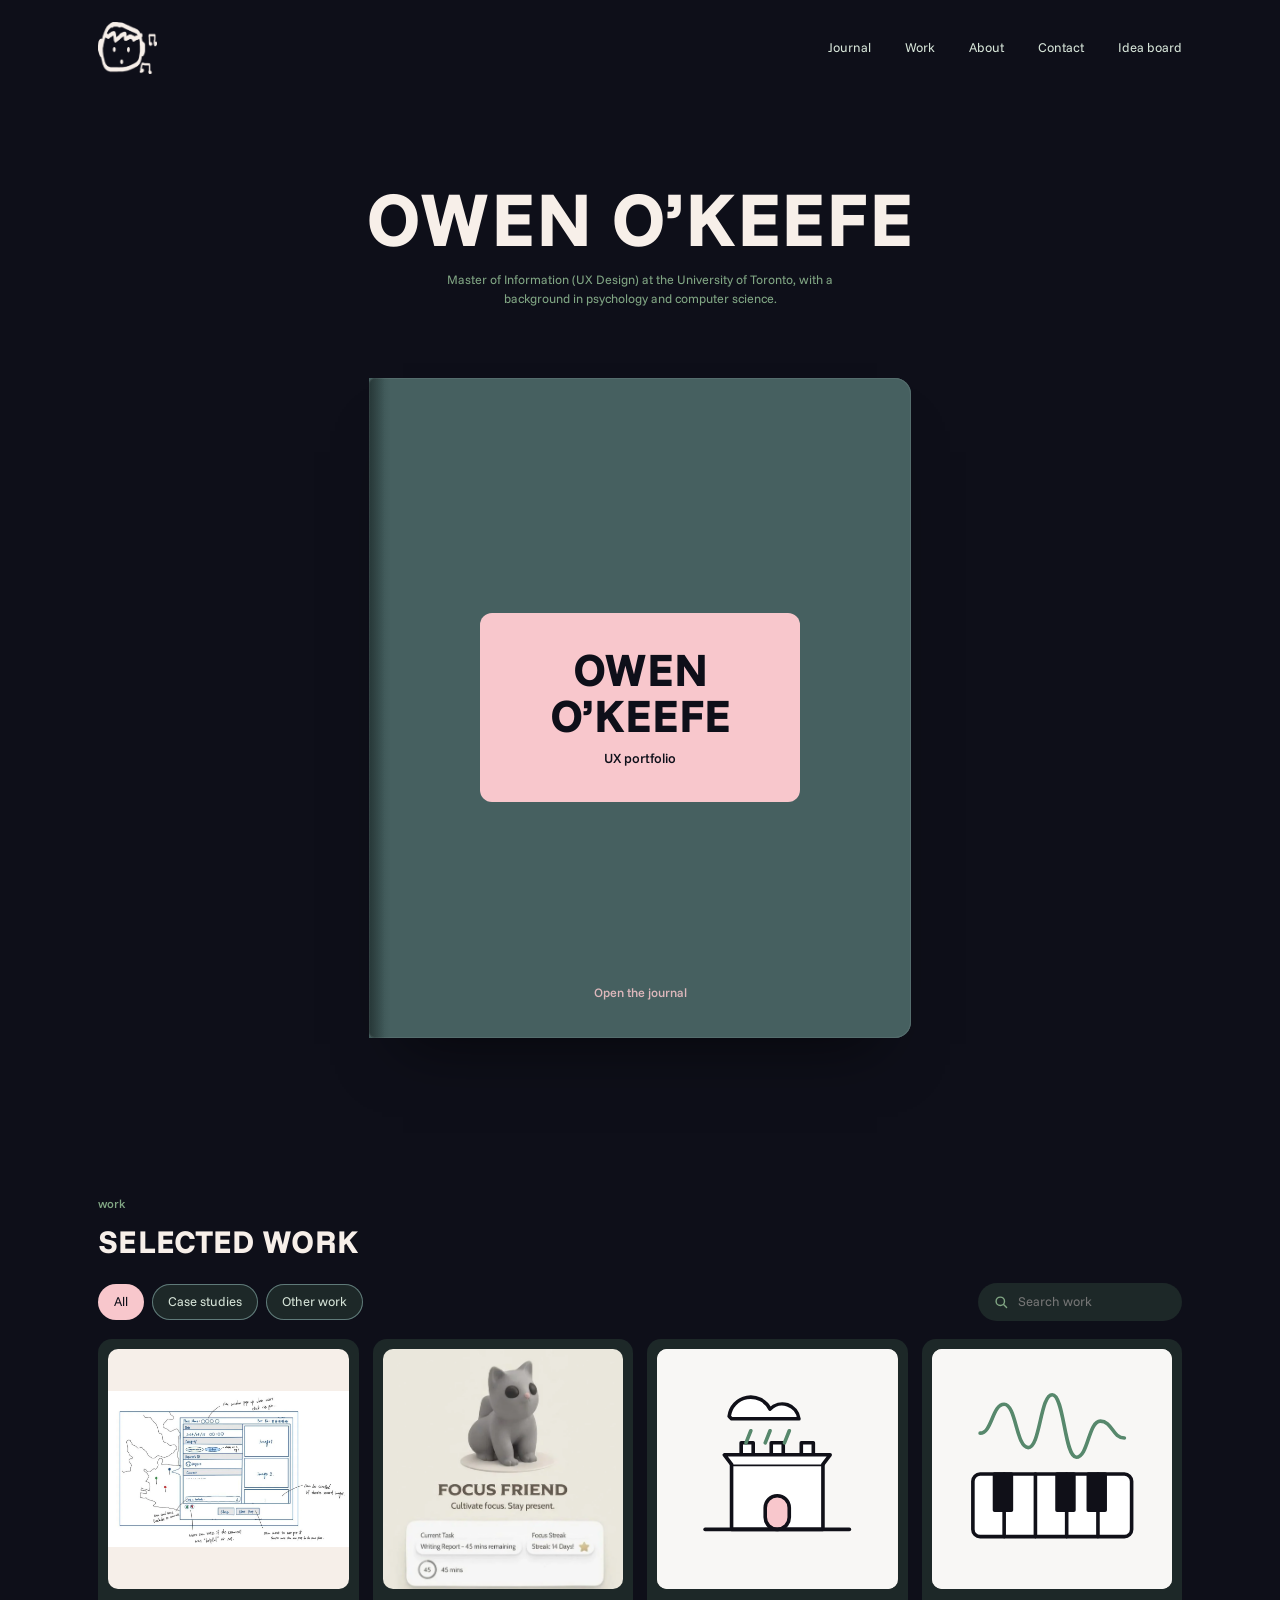
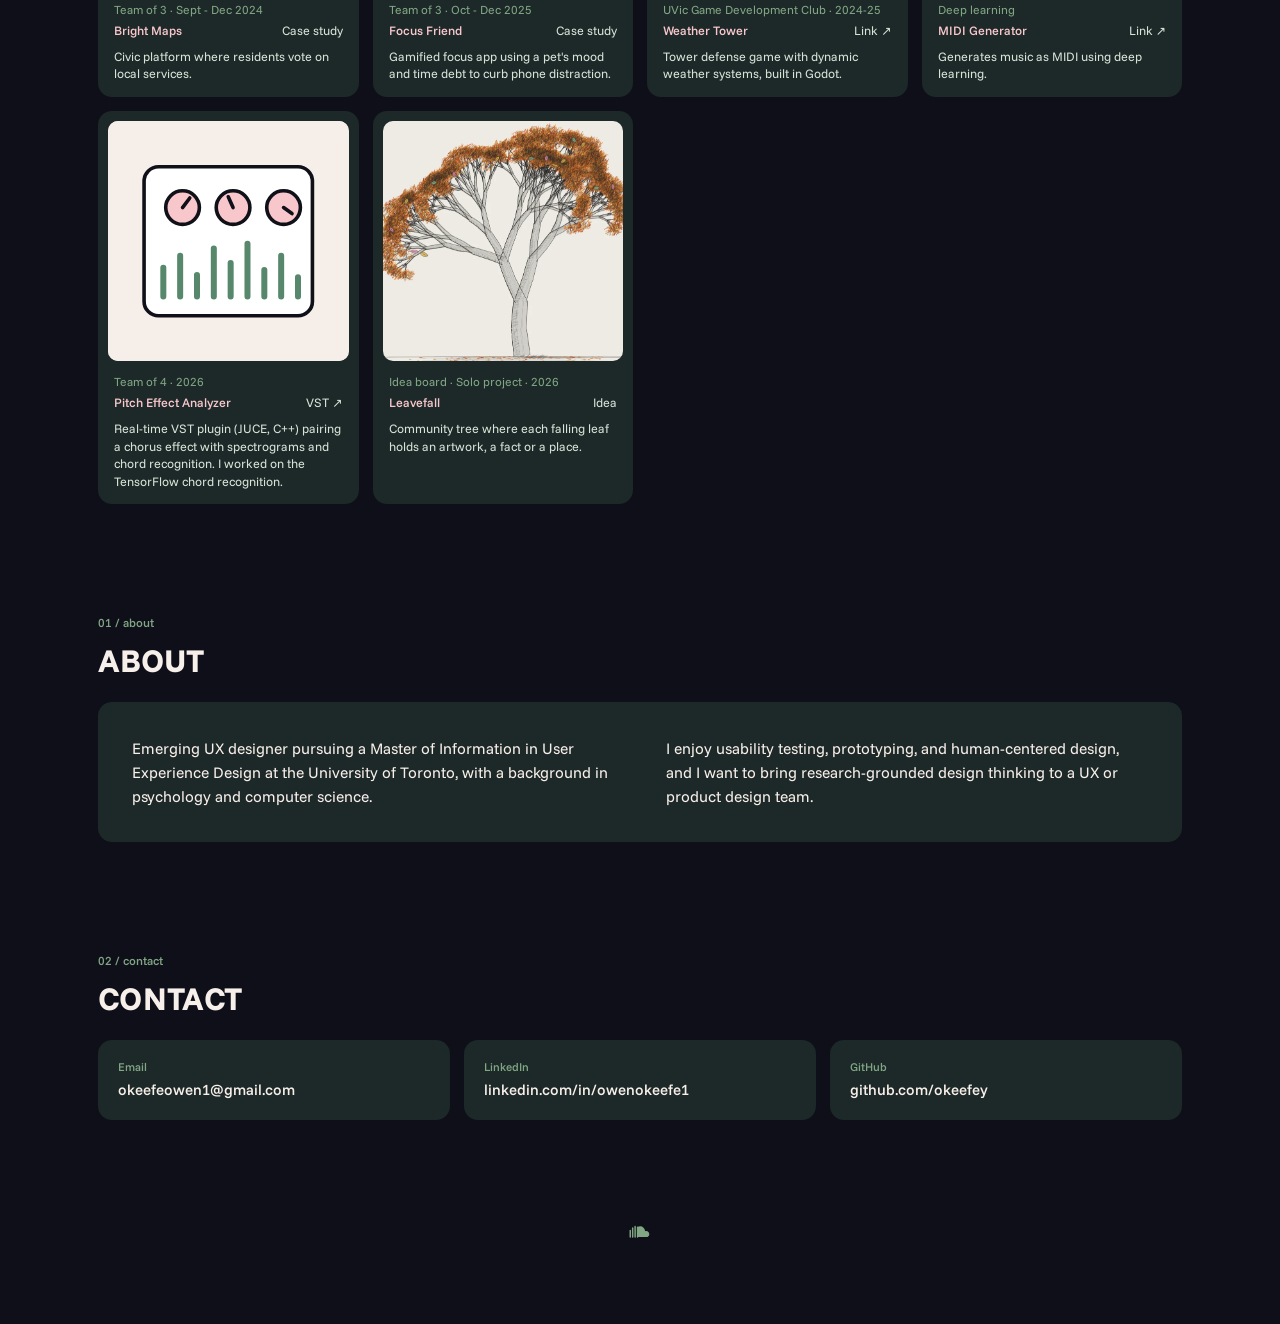
==== commit f8965db7: "Minor update" ====
--- a/index.html
+++ b/index.html
@@ -22,7 +22,7 @@
   <div class="m-wrap" id="top">
     <header class="m-nav">
       <a class="m-logo" href="#top" aria-label="Owen O'Keefe, home"><img src="img/logo.png" alt="" width="59" height="52"></a>
-      <nav aria-label="Sections"><a href="#journal">Journal</a><a href="#work-h">Work</a><a href="#about">About</a><a href="#contact">Contact</a></nav>
+      <nav aria-label="Sections"><a href="#journal">Journal</a><a href="#work-h">Work</a><a href="#about">About</a><a href="#contact">Contact</a><a href="idea-board.html" data-wipe="#0e0f19">Idea board</a></nav>
     </header>
     <section class="m-hero">
       <h1 class="m-name">Owen O’Keefe</h1>
@@ -45,21 +45,17 @@
           <li><a class="ix" href="#about"><i>1.</i><b>About</b><span class="lead"></span><span class="pn">3</span></a></li>
           <li><a class="ix" href="#work-h"><i>2.</i><b>Selected work</b><span class="lead"></span><span class="pn">5</span></a>
             <ol>
-              <li><a class="ix" href="bright-maps.html" data-wipe="#0e0f19" data-img="img/bm-sketch.webp" data-fit="contain" data-n="p. 6" data-name="Bright Maps" data-cap="Bright Maps" data-blurb="Civic platform where residents vote on local services." data-meta="Team of 3 | Sept - Dec 2024 | Prototyping + User Interviews" data-alt="Hand-drawn wireframe sketch of the Bright Maps reporting form on a map"><i>2.1.</i><b>Bright Maps</b><span class="lead"></span><span class="pn">6</span></a></li>
-              <li><a class="ix" href="focus-friend.html" data-wipe="#0e0f19" data-img="img/focus-tile.webp" data-fit="cover" data-n="p. 9" data-name="Focus Friend" data-cap="Focus Friend" data-blurb="Gamified focus app using a pet’s mood and time debt to curb phone distraction, built on the CREATE behaviour-change model." data-meta="Team of 3 | Oct - Dec 2025 | Figma" data-alt="Focus Friend app cover with a grey 3D pet and a focus streak card"><i>2.2.</i><b>Focus Friend</b><span class="lead"></span><span class="pn">9</span></a></li>
+              <li><a class="ix" href="bright-maps.html" data-wipe="#0e0f19" data-img="img/bm-sketch.webp" data-fit="contain" data-n="p. 6" data-cta="Open the case study" data-aria="Open the Bright Maps case study" data-name="Bright Maps" data-cap="Bright Maps" data-blurb="Civic platform where residents vote on local services." data-meta="Team of 3 | Sept - Dec 2024 | Prototyping + User Interviews" data-alt="Hand-drawn wireframe sketch of the Bright Maps reporting form on a map"><i>2.1.</i><b>Bright Maps</b><span class="lead"></span><span class="pn">6</span></a></li>
+              <li><a class="ix" href="focus-friend.html" data-wipe="#0e0f19" data-img="img/focus-tile.webp" data-fit="cover" data-n="p. 9" data-cta="Open the case study" data-aria="Open the Focus Friend case study" data-name="Focus Friend" data-cap="Focus Friend" data-blurb="Gamified focus app using a pet’s mood and time debt to curb phone distraction, built on the CREATE behaviour-change model." data-meta="Team of 3 | Oct - Dec 2025 | Figma" data-alt="Focus Friend app cover with a grey 3D pet and a focus streak card"><i>2.2.</i><b>Focus Friend</b><span class="lead"></span><span class="pn">9</span></a></li>
             </ol></li>
-          <li><a class="ix" href="#proto-h"><i>3.</i><b>Idea board</b><span class="lead"></span><span class="pn">12</span></a>
+          <li><a class="ix" href="#other"><i>3.</i><b>Other work</b><span class="lead"></span><span class="pn">12</span></a>
             <ol>
-              <li><a class="ix" href="leavefall.html" data-wipe="#0e0f19" data-img="img/pf-tile.webp" data-fit="cover" data-n="p. 13" data-name="Leavefall" data-cap="Leavefall" data-blurb="Community tree where each falling leaf holds an artwork, a fact or a place." data-meta="Solo project | 2026 | Figma + prototype" data-alt="Pencil-sketch autumn tree with coloured leaves"><i>3.1.</i><b>Leavefall</b><span class="lead"></span><span class="pn">13</span></a></li>
-            </ol>
-          </li>
-          <li><a class="ix" href="#other"><i>4.</i><b>Other work</b><span class="lead"></span><span class="pn">14</span></a>
-            <ol>
-              <li><a class="ix" href="https://github.com/okeefey"><i>4.1.</i><b>Weather Tower</b><span class="lead"></span><span class="pn">15</span></a></li>
-              <li><a class="ix" href="https://github.com/okeefey"><i>4.2.</i><b>MIDI Generator</b><span class="lead"></span><span class="pn">16</span></a></li>
-              <li><a class="ix" href="https://github.com/charliewager/CSC475-pitch_effect-analyzer"><i>4.3.</i><b>Pitch Effect Analyzer (VST)</b><span class="lead"></span><span class="pn">17</span></a></li>
+              <li><a class="ix" href="https://github.com/okeefey" data-img="img/wt-tile.webp" data-fit="cover" data-n="p. 13" data-name="Weather Tower" data-cap="Weather Tower" data-blurb="Tower defense game with dynamic weather systems, built in Godot." data-meta="UVic Game Development Club | 2024-25" data-alt="Line drawing of a tower under a rain cloud" data-cta="View on GitHub" data-aria="Weather Tower on GitHub"><i>3.1.</i><b>Weather Tower</b><span class="lead"></span><span class="pn">13</span></a></li>
+              <li><a class="ix" href="https://github.com/okeefey" data-img="img/midi-tile.webp" data-fit="cover" data-n="p. 14" data-name="MIDI Generator" data-cap="MIDI Generator" data-blurb="Generates music as MIDI using deep learning." data-meta="Deep learning" data-alt="Line drawing of a sound wave above piano keys" data-cta="View on GitHub" data-aria="MIDI Generator on GitHub"><i>3.2.</i><b>MIDI Generator</b><span class="lead"></span><span class="pn">14</span></a></li>
+              <li><a class="ix" href="https://github.com/charliewager/CSC475-pitch_effect-analyzer" data-img="img/pitch-tile.webp" data-fit="cover" data-n="p. 15" data-name="Pitch Effect Analyzer" data-cap="Pitch Effect Analyzer" data-blurb="Real-time VST plugin (JUCE, C++) pairing a chorus effect with spectrograms and chord recognition. I worked on the TensorFlow chord recognition." data-meta="Team of 4 | 2026" data-alt="Line drawing of a plugin with three knobs and a spectrogram" data-cta="View on GitHub" data-aria="Pitch Effect Analyzer on GitHub"><i>3.3.</i><b>Pitch Effect Analyzer (VST)</b><span class="lead"></span><span class="pn">15</span></a></li>
+              <li><a class="ix" href="leavefall.html" data-wipe="#0e0f19" data-img="img/pf-tile.webp" data-fit="cover" data-n="p. 16" data-name="Leavefall" data-cap="Leavefall" data-blurb="Community tree where each falling leaf holds an artwork, a fact or a place." data-meta="Idea board | Solo project | 2026" data-alt="Pencil-sketch autumn tree with small coloured leaves" data-cta="Open the prototype" data-aria="Open Leavefall"><i>3.4.</i><b>Leavefall</b><span class="lead"></span><span class="pn">16</span></a></li>
             </ol></li>
-          <li><a class="ix" href="#contact"><i>5.</i><b>Contact</b><span class="lead"></span><span class="pn">18</span></a></li>
+          <li><a class="ix" href="#contact"><i>4.</i><b>Contact</b><span class="lead"></span><span class="pn">17</span></a></li>
         </ol>
       </div>
       <div class="page pr">
@@ -85,7 +81,6 @@
         <div class="chips" role="group" aria-label="Filter work">
           <button class="chip on" type="button" data-f="all">All</button>
           <button class="chip" type="button" data-f="case">Case studies</button>
-          <button class="chip" type="button" data-f="proto">Idea board</button>
           <button class="chip" type="button" data-f="other">Other work</button>
         </div>
         <label class="m-search"><svg viewBox="0 0 20 20" fill="none" stroke="currentColor" stroke-width="2" stroke-linecap="round"><circle cx="9" cy="9" r="6"/><path d="M14 14l4 4"/></svg><input id="q" type="search" placeholder="Search work" aria-label="Search work"></label>
@@ -121,22 +116,17 @@
           <span class="c-row"><b>Pitch Effect Analyzer</b><span>VST ↗</span></span>
           <span class="c-blurb">Real-time VST plugin (JUCE, C++) pairing a chorus effect with spectrograms and chord recognition. I worked on the TensorFlow chord recognition.</span>
         </a>
+        <a class="card reveal" data-k="other" data-t="leavefall community tree leaves art facts places sketchbook idea board figma solo prototype" href="leavefall.html" data-wipe="#0e0f19" aria-label="Open Leavefall from the idea board">
+          <span class="thumb fill"><img src="img/pf-tile.webp" alt="Pencil-sketch autumn tree with small coloured leaves"><span class="dim"></span><span class="nm"><b>Leavefall</b><i>Open the prototype</i></span></span>
+          <span class="c-meta">Idea board · Solo project · 2026</span>
+          <span class="c-row"><b>Leavefall</b><span>Idea</span></span>
+          <span class="c-blurb">Community tree where each falling leaf holds an artwork, a fact or a place.</span>
+        </a>
         <p class="empty" id="empty">Nothing matches that search.</p>
       </div>
     </section>
-        <div id="proto">
-      <h2 class="m-h" id="proto-h" style="margin-top:clamp(56px,8vw,100px)"><small>ideas</small>Idea board</h2>
-      <div class="grid" id="grid2">
-        <a class="card reveal" data-k="proto" data-t="leavefall community tree leaves art facts places sketchbook figma solo" href="leavefall.html" data-wipe="#0e0f19" aria-label="Open the Leavefall prototype">
-          <span class="thumb fill"><img src="img/pf-tile.webp" alt="Pencil-sketch autumn tree with coloured leaves"><span class="dim"></span><span class="nm"><b>Leavefall</b><i>Open the prototype</i></span></span>
-          <span class="c-meta">Solo project · 2026</span>
-          <span class="c-row"><b>Leavefall</b><span>Prototype</span></span>
-          <span class="c-blurb">Community tree where each falling leaf holds an artwork, a fact or a place.</span>
-        </a>
-      </div>
-    </div>
 
-<h2 class="m-h" id="about"><small>01 / about</small>About</h2>
+    <h2 class="m-h" id="about"><small>01 / about</small>About</h2>
     <div class="panel about reveal">
       <p>Emerging UX designer pursuing a Master of Information in User Experience Design at the University of Toronto, with a background in psychology and computer science.</p>
       <p>I enjoy usability testing, prototyping, and human-centered design, and I want to bring research-grounded design thinking to a UX or product design team.</p>
@@ -178,30 +168,34 @@
       var links = document.querySelectorAll(".ix[data-img]");
       links.forEach(function (a) { var i = new Image(); i.src = a.dataset.img; });
       var cur = links[0];
+      function hi(a, on) { document.querySelectorAll(".ix.on").forEach(function (x) { x.classList.remove("on"); }); if (on) a.classList.add("on"); }
       function show(a) {
+        hi(a, true);
         if (a === cur) return; cur = a;
         document.querySelectorAll(".book-swap").forEach(function (x) { x.style.opacity = 0; });
         setTimeout(function () {
           img.src = a.dataset.img; img.style.objectFit = a.dataset.fit || "cover"; img.alt = a.dataset.alt; el.cap.textContent = a.dataset.cap; el.blurb.textContent = a.dataset.blurb; el.meta.textContent = a.dataset.meta; el.n.textContent = a.dataset.n;
           nm.firstChild.nodeValue = a.dataset.name;
-          [pic, open].forEach(function (x) { x.href = a.href; x.setAttribute("data-wipe", a.getAttribute("data-wipe")); });
-          pic.setAttribute("aria-label", "Open the " + a.dataset.name + " case study");
+          [pic, open].forEach(function (x) {
+            x.href = a.href;
+            var w = a.getAttribute("data-wipe"); if (w) x.setAttribute("data-wipe", w); else x.removeAttribute("data-wipe");
+            if (/^https?:/.test(a.getAttribute("href"))) { x.target = "_blank"; x.rel = "noopener"; } else { x.removeAttribute("target"); x.removeAttribute("rel"); }
+          });
+          open.textContent = a.dataset.cta || "Open the case study";
+          pic.setAttribute("aria-label", a.dataset.aria || ("Open " + a.dataset.name));
           document.querySelectorAll(".book-swap").forEach(function (x) { x.style.opacity = 1; });
         }, 160);
-        document.querySelectorAll(".ix.on").forEach(function (x) { x.classList.remove("on"); }); a.classList.add("on");
       }
-      links.forEach(function (a) { a.addEventListener("mouseenter", function () { show(a); }); a.addEventListener("focus", function () { show(a); }); });
-      if (links[0]) links[0].classList.add("on");
+      links.forEach(function (a) { a.addEventListener("mouseenter", function () { show(a); }); a.addEventListener("focus", function () { show(a); }); a.addEventListener("mouseleave", function () { hi(a, false); }); a.addEventListener("blur", function () { hi(a, false); }); });
     })();
   </script>
   <script>
     (function () {
-      var chips = document.querySelectorAll(".chip"), cards = document.querySelectorAll("#grid .card, #grid2 .card"), protoBox = document.getElementById("proto"), q = document.getElementById("q"), empty = document.getElementById("empty"), f = "all";
+      var chips = document.querySelectorAll(".chip"), cards = document.querySelectorAll("#grid .card"), q = document.getElementById("q"), empty = document.getElementById("empty"), f = "all";
       function apply() {
         var s = q.value.trim().toLowerCase(), n = 0;
         cards.forEach(function (c) { var ok = (f === "all" || c.dataset.k === f) && (!s || c.dataset.t.indexOf(s) > -1); c.hidden = !ok; if (ok) n++; });
         empty.style.display = n ? "none" : "block";
-        protoBox.hidden = !cards[cards.length - 1] || cards[cards.length - 1].hidden;
       }
       chips.forEach(function (b) { b.addEventListener("click", function () { f = b.dataset.f; chips.forEach(function (x) { x.classList.toggle("on", x === b); }); apply(); }); });
       q.addEventListener("input", apply);
--- a/modern.css
+++ b/modern.css
@@ -186,3 +186,55 @@
   .spread { min-height: 660px; }
   .book-blurb { min-height: 4.8em; }
 }
+
+/* ---------- idea board (pinboard page) ---------- */
+.ib-head { display: flex; flex-direction: column; align-items: center; text-align: center; padding: clamp(24px, 5vw, 56px) 0 clamp(24px, 4vw, 44px); }
+.m-nav nav a[aria-current="page"] { color: var(--yellow); }
+.ib-board { position: relative; display: grid; grid-template-columns: repeat(12, minmax(0, 1fr)); grid-auto-rows: min-content; gap: clamp(26px, 4vw, 52px) clamp(14px, 2vw, 26px); align-items: start;
+  padding: clamp(40px, 5vw, 72px) clamp(20px, 4.5vw, 64px); border-radius: 18px;
+  background: radial-gradient(circle at 20% 8%, rgba(255,255,255,.06), transparent 40%), radial-gradient(circle at 85% 95%, rgba(0,0,0,.18), transparent 45%), #466060;
+  box-shadow: inset 0 0 0 10px #2d4141, inset 0 0 0 11px rgba(255,255,255,.08), inset 0 18px 40px rgba(0,0,0,.25), 0 40px 60px -40px rgba(0,0,0,.6); }
+.ib-board::after { content: ""; position: absolute; inset: 11px; border-radius: 10px; pointer-events: none; opacity: .5;
+  background-image: radial-gradient(rgba(0,0,0,.22) 1px, transparent 1.2px), radial-gradient(rgba(255,255,255,.1) 1px, transparent 1.2px); background-size: 7px 7px, 11px 11px; background-position: 0 0, 3px 4px; }
+.ib-slot { position: relative; z-index: 1; min-width: 0; }
+.ib-note { position: relative; color: #262522; background: #f7efe9; padding: 26px 22px 22px; border-radius: 3px; text-decoration: none; display: block;
+  box-shadow: 0 18px 24px -16px rgba(0,0,0,.55), 0 2px 3px rgba(0,0,0,.2); transition: transform .35s var(--ease), box-shadow .35s; transform: rotate(var(--r, 0deg)); }
+.ib-note:hover { transform: rotate(0) translateY(-4px); box-shadow: 0 28px 32px -18px rgba(0,0,0,.6), 0 2px 3px rgba(0,0,0,.2); }
+.ib-pin { position: absolute; top: -9px; left: 50%; width: 18px; height: 18px; margin-left: -9px; border-radius: 50%; z-index: 2; background: radial-gradient(circle at 35% 30%, #fff 0 12%, transparent 14%), #e58b9a; box-shadow: 0 5px 6px -2px rgba(0,0,0,.45), inset -2px -3px 4px rgba(0,0,0,.18); }
+.ib-note h2 { margin: 0 0 8px; font-family: "Funnel Sans", system-ui, sans-serif; font-weight: 800; font-size: 13px; letter-spacing: .06em; text-transform: uppercase; color: #3b5a4a; }
+.ib-note p { margin: 0; font-size: 15px; line-height: 1.5; color: #3a362f; }
+.ib-note ul { margin: 0; padding-left: 18px; display: grid; gap: 8px; font-size: 14.5px; line-height: 1.45; color: #3a362f; }
+.ib-yellow { background: #f8e9a8; } .ib-pink { background: #f8c7cc; } .ib-green { background: #d6e4d8; }
+.ib-title { margin: 0; font-family: "Funnel Sans", system-ui, sans-serif; font-weight: 800; font-size: clamp(32px, 4.4vw, 56px); line-height: 1; text-transform: uppercase; color: #262522; }
+.ib-note .ib-lede { font-size: 14px; color: #3b5a4a; font-weight: 500; }
+.ib-facts { display: grid; grid-template-columns: 1fr 1fr; gap: 12px 16px; margin: 18px 0 0; }
+.ib-facts div { margin: 0; } .ib-facts dt { font-size: 11.5px; color: #6a665e; font-weight: 500; } .ib-facts dd { margin: 2px 0 0; font-size: 14.5px; font-weight: 800; color: #262522; }
+.ib-shot { display: block; width: 100%; height: auto; border-radius: 2px; background: #eeebe4; }
+.ib-polaroid { padding: 12px 12px 18px; }
+.ib-polaroid .ib-ph { display: block; aspect-ratio: 4 / 5; border-radius: 2px; background: #eeebe4; position: relative; overflow: hidden; }
+.ib-polaroid .ib-ph img { position: absolute; inset: 8px; width: calc(100% - 16px); height: calc(100% - 16px); object-fit: contain; }
+.ib-polaroid figcaption { margin: 12px 4px 0; font-size: 13.5px; line-height: 1.45; color: #4a463f; } .ib-polaroid figcaption b { display: block; font-size: 15px; font-weight: 800; color: #262522; margin-bottom: 2px; }
+figure.ib-note { margin: 0; }
+.ib-demo { display: block; width: 100%; height: clamp(480px, 58vw, 680px); border: 0; border-radius: 2px; background: #d9d3c7; }
+.ib-demo-note { margin: 12px 4px 0; font-size: 13.5px; color: #4a463f; } .ib-demo-note a { color: #9e3f63; font-weight: 500; }
+/* placement */
+.ib-s-main { grid-column: 1 / span 7; grid-row: 1 / span 2; }
+.ib-s-main .ib-note { --r: -1.6deg; display: flex; flex-direction: column; gap: 10px; padding: 14px 14px 20px; }
+.ib-s-side { grid-column: 8 / span 5; grid-row: 1 / span 2; align-self: center; }
+.ib-side { display: grid; gap: clamp(30px, 4vw, 50px); }
+.ib-s-goal .ib-note { --r: 2deg; } .ib-s-try .ib-note { --r: -1.4deg; }
+.ib-pic { display: block; aspect-ratio: 4 / 3; overflow: hidden; border-radius: 2px; background: #eeebe4; }
+.ib-pic img { display: block; width: 100%; height: 100%; object-fit: cover; transition: transform .8s var(--ease); }
+a.ib-note:hover .ib-pic img { transform: scale(1.04); }
+.ib-main-body { display: grid; gap: 10px; padding: 0 8px; }
+.ib-main-body .ib-title { font-size: clamp(28px, 3.6vw, 44px); }
+.ib-tags { display: flex; flex-wrap: wrap; gap: 6px; } .ib-tags b { font-weight: 500; font-size: 11.5px; padding: 3px 10px; border-radius: 999px; background: #e3eadf; color: #2c4a3a; }
+.ib-go { justify-self: start; padding: 8px 18px; border-radius: 9px; background: var(--yellow); color: var(--dark); font-weight: 500; font-size: 13.5px; }
+.ib-s-try .ib-note p { font-weight: 500; } .ib-arrow { display: inline-block; margin-left: 6px; transition: transform .3s var(--ease); } a.ib-note:hover .ib-arrow { transform: translateX(4px); }
+@media (max-width: 860px) {
+  .ib-board { grid-template-columns: 1fr; padding: 40px 16px; gap: 34px; }
+  .ib-slot { grid-column: 1 !important; grid-row: auto !important; }
+  .ib-note { --r: 0deg !important; }
+  .ib-s-goal .ib-note { transform: rotate(1deg); } .ib-s-try .ib-note { transform: rotate(-1deg); }
+}
+@media (prefers-reduced-motion: reduce) { .ib-note { transition: none; } }
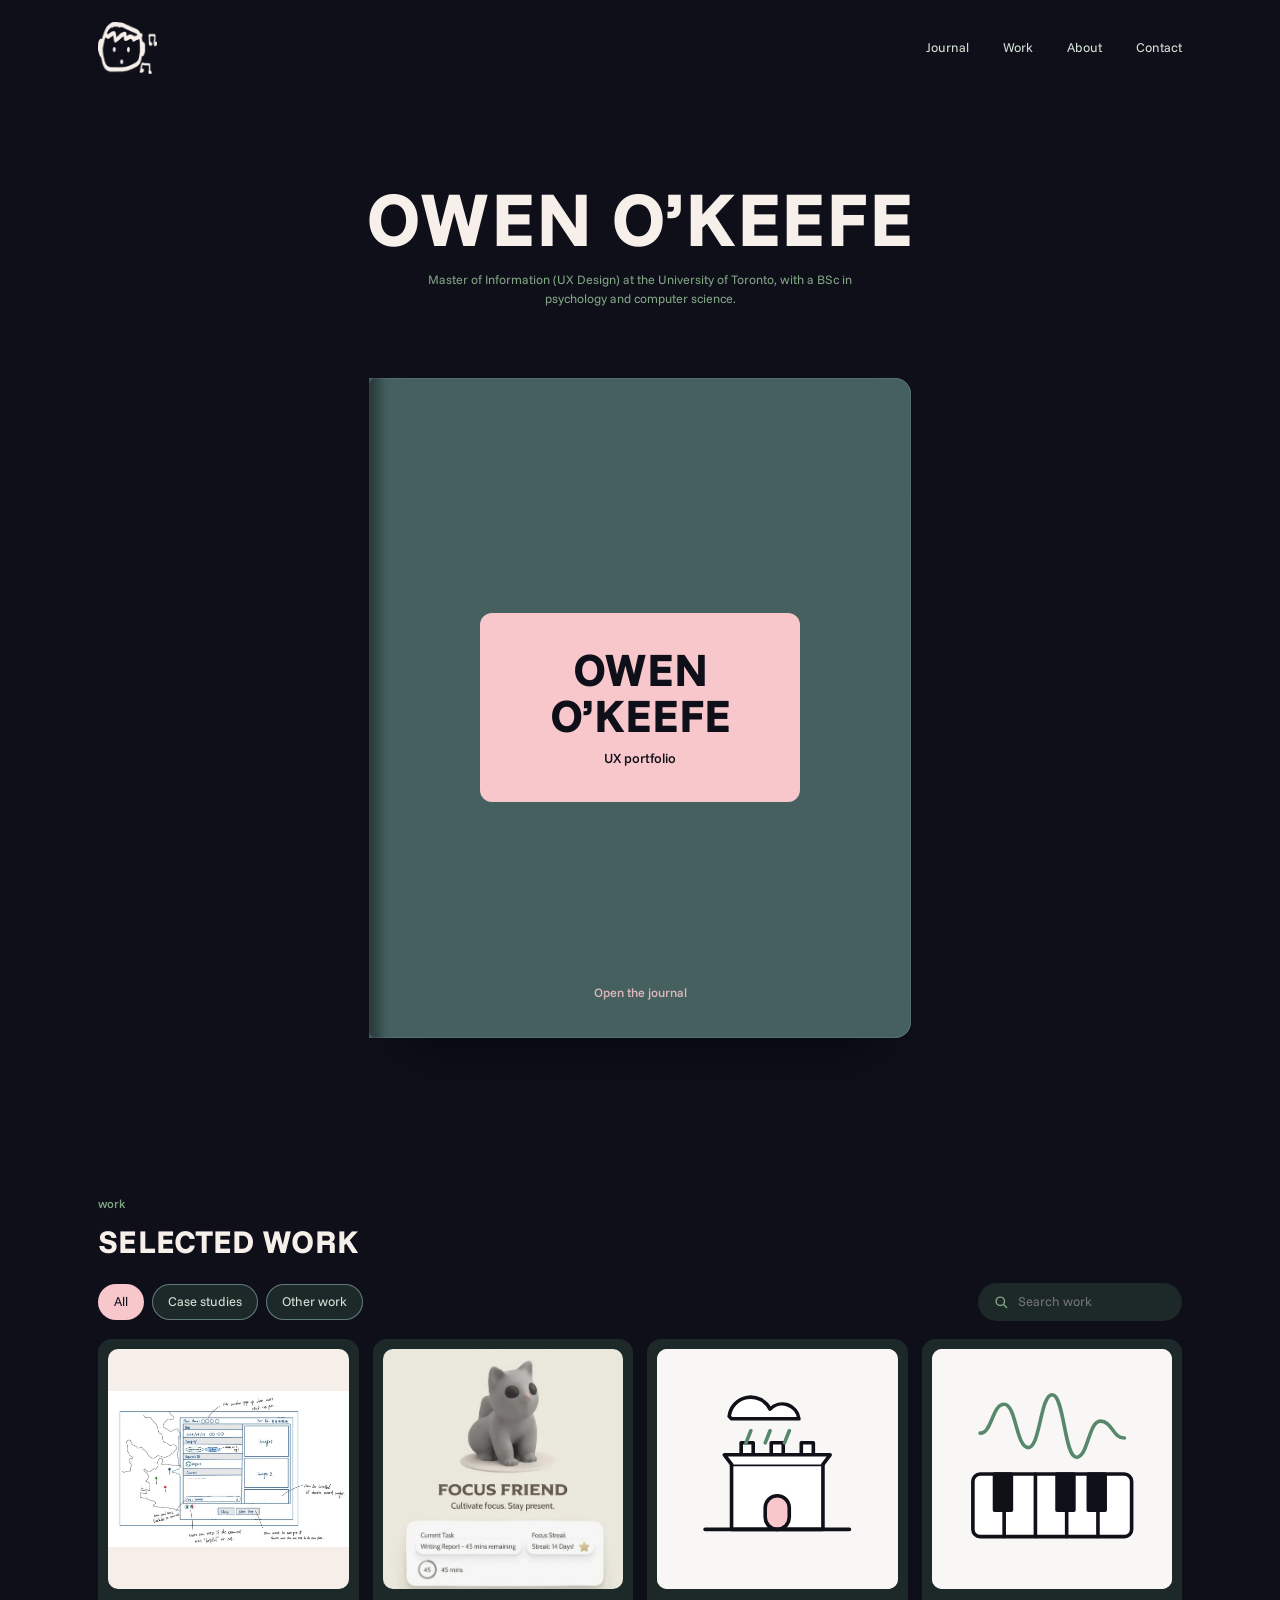
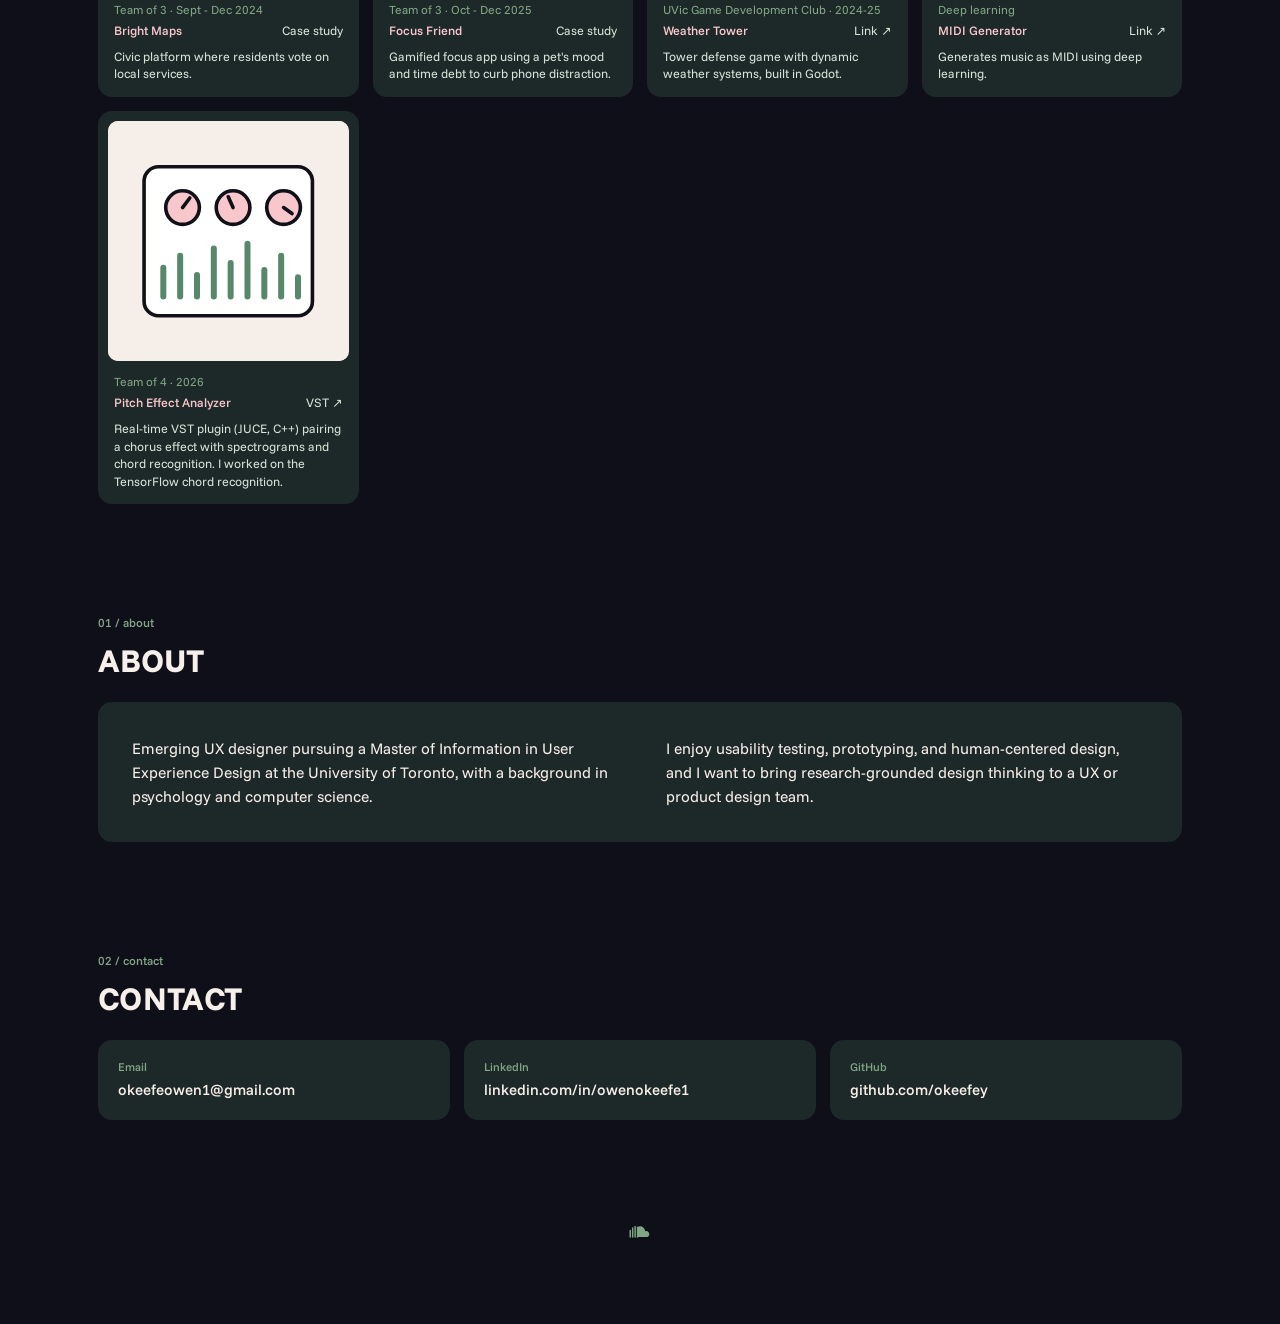
==== commit 7054d1fc: "Update index.html" ====
--- a/index.html
+++ b/index.html
@@ -22,12 +22,14 @@
   <div class="m-wrap" id="top">
     <header class="m-nav">
       <a class="m-logo" href="#top" aria-label="Owen O'Keefe, home"><img src="img/logo.png" alt="" width="59" height="52"></a>
-      <nav aria-label="Sections"><a href="#journal">Journal</a><a href="#work-h">Work</a><a href="#about">About</a><a href="#contact">Contact</a><a href="idea-board.html" data-wipe="#0e0f19">Idea board</a></nav>
+      <nav aria-label="Sections"><a href="#journal">Journal</a><a href="#work-h">Work</a><a href="#about">About</a><a href="#contact">Contact</a></nav>
     </header>
+
     <section class="m-hero">
       <h1 class="m-name">Owen O’Keefe</h1>
-      <p class="m-note">Master of Information (UX Design) at the University of Toronto, with a background in psychology and computer science.</p>
-    </section>
+      <p class="m-note">Master of Information (UX Design) at the University of Toronto, with a BSc in psychology and computer science.</p>
+    </section>
+
     <section id="journal" aria-label="Journal">
     <div class="desk book" id="book">
     <div class="bookwrap">
@@ -39,24 +41,25 @@
         <span class="face back"></span>
       </button>
 <section class="spread" id="spread" aria-label="Contents">
+      
       <div class="page pl">
         <p class="book-t">Contents <span>selected work, in order</span></p>
         <ol class="ix-list">
           <li><a class="ix" href="#about"><i>1.</i><b>About</b><span class="lead"></span><span class="pn">3</span></a></li>
           <li><a class="ix" href="#work-h"><i>2.</i><b>Selected work</b><span class="lead"></span><span class="pn">5</span></a>
             <ol>
-              <li><a class="ix" href="bright-maps.html" data-wipe="#0e0f19" data-img="img/bm-sketch.webp" data-fit="contain" data-n="p. 6" data-cta="Open the case study" data-aria="Open the Bright Maps case study" data-name="Bright Maps" data-cap="Bright Maps" data-blurb="Civic platform where residents vote on local services." data-meta="Team of 3 | Sept - Dec 2024 | Prototyping + User Interviews" data-alt="Hand-drawn wireframe sketch of the Bright Maps reporting form on a map"><i>2.1.</i><b>Bright Maps</b><span class="lead"></span><span class="pn">6</span></a></li>
-              <li><a class="ix" href="focus-friend.html" data-wipe="#0e0f19" data-img="img/focus-tile.webp" data-fit="cover" data-n="p. 9" data-cta="Open the case study" data-aria="Open the Focus Friend case study" data-name="Focus Friend" data-cap="Focus Friend" data-blurb="Gamified focus app using a pet’s mood and time debt to curb phone distraction, built on the CREATE behaviour-change model." data-meta="Team of 3 | Oct - Dec 2025 | Figma" data-alt="Focus Friend app cover with a grey 3D pet and a focus streak card"><i>2.2.</i><b>Focus Friend</b><span class="lead"></span><span class="pn">9</span></a></li>
+              <li><a class="ix" href="bright-maps.html" data-wipe="#0e0f19" data-img="img/bm-sketch.webp" data-fit="contain" data-n="p. 6" data-name="Bright Maps" data-cap="Bright Maps" data-blurb="Civic platform where residents vote on local services." data-meta="Team of 3 | Sept - Dec 2024 | Prototyping + User Interviews" data-alt="Hand-drawn wireframe sketch of the Bright Maps reporting form on a map"><i>2.1.</i><b>Bright Maps</b><span class="lead"></span><span class="pn">6</span></a></li>
+              <li><a class="ix" href="focus-friend.html" data-wipe="#0e0f19" data-img="img/focus-tile.webp" data-fit="cover" data-n="p. 9" data-name="Focus Friend" data-cap="Focus Friend" data-blurb="Gamified focus app using a pet’s mood and time debt to curb phone distraction, built on the CREATE behaviour-change model." data-meta="Team of 3 | Oct - Dec 2025 | Figma" data-alt="Focus Friend app cover with a grey 3D pet and a focus streak card"><i>2.2.</i><b>Focus Friend</b><span class="lead"></span><span class="pn">9</span></a></li>
             </ol></li>
           <li><a class="ix" href="#other"><i>3.</i><b>Other work</b><span class="lead"></span><span class="pn">12</span></a>
             <ol>
-              <li><a class="ix" href="https://github.com/okeefey" data-img="img/wt-tile.webp" data-fit="cover" data-n="p. 13" data-name="Weather Tower" data-cap="Weather Tower" data-blurb="Tower defense game with dynamic weather systems, built in Godot." data-meta="UVic Game Development Club | 2024-25" data-alt="Line drawing of a tower under a rain cloud" data-cta="View on GitHub" data-aria="Weather Tower on GitHub"><i>3.1.</i><b>Weather Tower</b><span class="lead"></span><span class="pn">13</span></a></li>
-              <li><a class="ix" href="https://github.com/okeefey" data-img="img/midi-tile.webp" data-fit="cover" data-n="p. 14" data-name="MIDI Generator" data-cap="MIDI Generator" data-blurb="Generates music as MIDI using deep learning." data-meta="Deep learning" data-alt="Line drawing of a sound wave above piano keys" data-cta="View on GitHub" data-aria="MIDI Generator on GitHub"><i>3.2.</i><b>MIDI Generator</b><span class="lead"></span><span class="pn">14</span></a></li>
-              <li><a class="ix" href="https://github.com/charliewager/CSC475-pitch_effect-analyzer" data-img="img/pitch-tile.webp" data-fit="cover" data-n="p. 15" data-name="Pitch Effect Analyzer" data-cap="Pitch Effect Analyzer" data-blurb="Real-time VST plugin (JUCE, C++) pairing a chorus effect with spectrograms and chord recognition. I worked on the TensorFlow chord recognition." data-meta="Team of 4 | 2026" data-alt="Line drawing of a plugin with three knobs and a spectrogram" data-cta="View on GitHub" data-aria="Pitch Effect Analyzer on GitHub"><i>3.3.</i><b>Pitch Effect Analyzer (VST)</b><span class="lead"></span><span class="pn">15</span></a></li>
-              <li><a class="ix" href="leavefall.html" data-wipe="#0e0f19" data-img="img/pf-tile.webp" data-fit="cover" data-n="p. 16" data-name="Leavefall" data-cap="Leavefall" data-blurb="Community tree where each falling leaf holds an artwork, a fact or a place." data-meta="Idea board | Solo project | 2026" data-alt="Pencil-sketch autumn tree with small coloured leaves" data-cta="Open the prototype" data-aria="Open Leavefall"><i>3.4.</i><b>Leavefall</b><span class="lead"></span><span class="pn">16</span></a></li>
+              <li><a class="ix" href="https://github.com/okeefey"><i>3.1.</i><b>Weather Tower</b><span class="lead"></span><span class="pn">13</span></a></li>
+              <li><a class="ix" href="https://github.com/okeefey"><i>3.2.</i><b>MIDI Generator</b><span class="lead"></span><span class="pn">14</span></a></li>
+              <li><a class="ix" href="https://github.com/charliewager/CSC475-pitch_effect-analyzer"><i>3.3.</i><b>Pitch Effect Analyzer (VST)</b><span class="lead"></span><span class="pn">15</span></a></li>
             </ol></li>
-          <li><a class="ix" href="#contact"><i>4.</i><b>Contact</b><span class="lead"></span><span class="pn">17</span></a></li>
+          <li><a class="ix" href="#contact"><i>4.</i><b>Contact</b><span class="lead"></span><span class="pn">16</span></a></li>
         </ol>
+        
       </div>
       <div class="page pr">
         <span class="pg-n book-swap" id="pgn">p. 6</span>
@@ -69,12 +72,16 @@
           <p class="book-meta book-swap" id="bookmeta">Team of 3 | Sept - Dec 2024 | Prototyping + User Interviews</p>
           <a class="book-open" id="bookopen" href="bright-maps.html" data-wipe="#0e0f19">Open the case study</a>
         </div>
+        
       </div>
     </section>
     </div>
     <button class="close-book" id="closebook" type="button">Close the book</button>
   </div>
-    </section>
+
+    
+    </section>
+
     <h2 class="m-h" id="work-h" style="margin-top:clamp(56px,8vw,100px)"><small>work</small>Selected work</h2>
     <section id="work" aria-label="Work">
       <div class="m-bar">
@@ -85,6 +92,7 @@
         </div>
         <label class="m-search"><svg viewBox="0 0 20 20" fill="none" stroke="currentColor" stroke-width="2" stroke-linecap="round"><circle cx="9" cy="9" r="6"/><path d="M14 14l4 4"/></svg><input id="q" type="search" placeholder="Search work" aria-label="Search work"></label>
       </div>
+
       <div class="grid" id="grid">
         <a class="card reveal" data-k="case" data-t="bright maps civic platform vote local services prototyping interviews" href="bright-maps.html" data-wipe="#0e0f19" aria-label="Open the Bright Maps case study">
           <span class="thumb"><img src="img/bm-sketch.webp" alt="Hand-drawn wireframe sketch of the Bright Maps reporting form on a map"><span class="dim"></span><span class="nm"><b>Bright Maps</b><i>Open the case study</i></span></span>
@@ -116,12 +124,6 @@
           <span class="c-row"><b>Pitch Effect Analyzer</b><span>VST ↗</span></span>
           <span class="c-blurb">Real-time VST plugin (JUCE, C++) pairing a chorus effect with spectrograms and chord recognition. I worked on the TensorFlow chord recognition.</span>
         </a>
-        <a class="card reveal" data-k="other" data-t="leavefall community tree leaves art facts places sketchbook idea board figma solo prototype" href="leavefall.html" data-wipe="#0e0f19" aria-label="Open Leavefall from the idea board">
-          <span class="thumb fill"><img src="img/pf-tile.webp" alt="Pencil-sketch autumn tree with small coloured leaves"><span class="dim"></span><span class="nm"><b>Leavefall</b><i>Open the prototype</i></span></span>
-          <span class="c-meta">Idea board · Solo project · 2026</span>
-          <span class="c-row"><b>Leavefall</b><span>Idea</span></span>
-          <span class="c-blurb">Community tree where each falling leaf holds an artwork, a fact or a place.</span>
-        </a>
         <p class="empty" id="empty">Nothing matches that search.</p>
       </div>
     </section>
@@ -131,14 +133,17 @@
       <p>Emerging UX designer pursuing a Master of Information in User Experience Design at the University of Toronto, with a background in psychology and computer science.</p>
       <p>I enjoy usability testing, prototyping, and human-centered design, and I want to bring research-grounded design thinking to a UX or product design team.</p>
     </div>
+
     <h2 class="m-h" id="contact"><small>02 / contact</small>Contact</h2>
     <div class="links">
       <a class="link" href="mailto:okeefeowen1@gmail.com"><small>Email</small><b>okeefeowen1@gmail.com</b></a>
       <a class="link" href="https://linkedin.com/in/owenokeefe1"><small>LinkedIn</small><b>linkedin.com/in/owenokeefe1</b></a>
       <a class="link" href="https://github.com/okeefey"><small>GitHub</small><b>github.com/okeefey</b></a>
     </div>
+
     <div class="m-foot"><a class="m-sc" href="https://soundcloud.com/okeefey" aria-label="Owen on SoundCloud" title="SoundCloud" target="_blank" rel="noopener"><svg viewBox="0 0 32 20" fill="currentColor" aria-hidden="true"><path d="M4 8v8M7 5v11M10 3v13M13 4v12" stroke="currentColor" stroke-width="1.8" stroke-linecap="round" fill="none"/><path d="M16 16V4.2c1.2-.9 2.7-1.4 4.2-1.4 3.6 0 6.5 2.6 6.9 6 .5-.2 1-.3 1.6-.3 2.2 0 4 1.8 4 4s-1.8 3.5-4 3.5z" transform="translate(-2 0) scale(.9 1)"/></svg></a></div>
   </div>
+
   <script src="script.js"></script>
   <script>
     (function () {
@@ -168,25 +173,20 @@
       var links = document.querySelectorAll(".ix[data-img]");
       links.forEach(function (a) { var i = new Image(); i.src = a.dataset.img; });
       var cur = links[0];
-      function hi(a, on) { document.querySelectorAll(".ix.on").forEach(function (x) { x.classList.remove("on"); }); if (on) a.classList.add("on"); }
       function show(a) {
-        hi(a, true);
         if (a === cur) return; cur = a;
         document.querySelectorAll(".book-swap").forEach(function (x) { x.style.opacity = 0; });
         setTimeout(function () {
           img.src = a.dataset.img; img.style.objectFit = a.dataset.fit || "cover"; img.alt = a.dataset.alt; el.cap.textContent = a.dataset.cap; el.blurb.textContent = a.dataset.blurb; el.meta.textContent = a.dataset.meta; el.n.textContent = a.dataset.n;
           nm.firstChild.nodeValue = a.dataset.name;
-          [pic, open].forEach(function (x) {
-            x.href = a.href;
-            var w = a.getAttribute("data-wipe"); if (w) x.setAttribute("data-wipe", w); else x.removeAttribute("data-wipe");
-            if (/^https?:/.test(a.getAttribute("href"))) { x.target = "_blank"; x.rel = "noopener"; } else { x.removeAttribute("target"); x.removeAttribute("rel"); }
-          });
-          open.textContent = a.dataset.cta || "Open the case study";
-          pic.setAttribute("aria-label", a.dataset.aria || ("Open " + a.dataset.name));
+          [pic, open].forEach(function (x) { x.href = a.href; x.setAttribute("data-wipe", a.getAttribute("data-wipe")); });
+          pic.setAttribute("aria-label", "Open the " + a.dataset.name + " case study");
           document.querySelectorAll(".book-swap").forEach(function (x) { x.style.opacity = 1; });
         }, 160);
+        document.querySelectorAll(".ix.on").forEach(function (x) { x.classList.remove("on"); }); a.classList.add("on");
       }
-      links.forEach(function (a) { a.addEventListener("mouseenter", function () { show(a); }); a.addEventListener("focus", function () { show(a); }); a.addEventListener("mouseleave", function () { hi(a, false); }); a.addEventListener("blur", function () { hi(a, false); }); });
+      links.forEach(function (a) { a.addEventListener("mouseenter", function () { show(a); }); a.addEventListener("focus", function () { show(a); }); });
+      if (links[0]) links[0].classList.add("on");
     })();
   </script>
   <script>
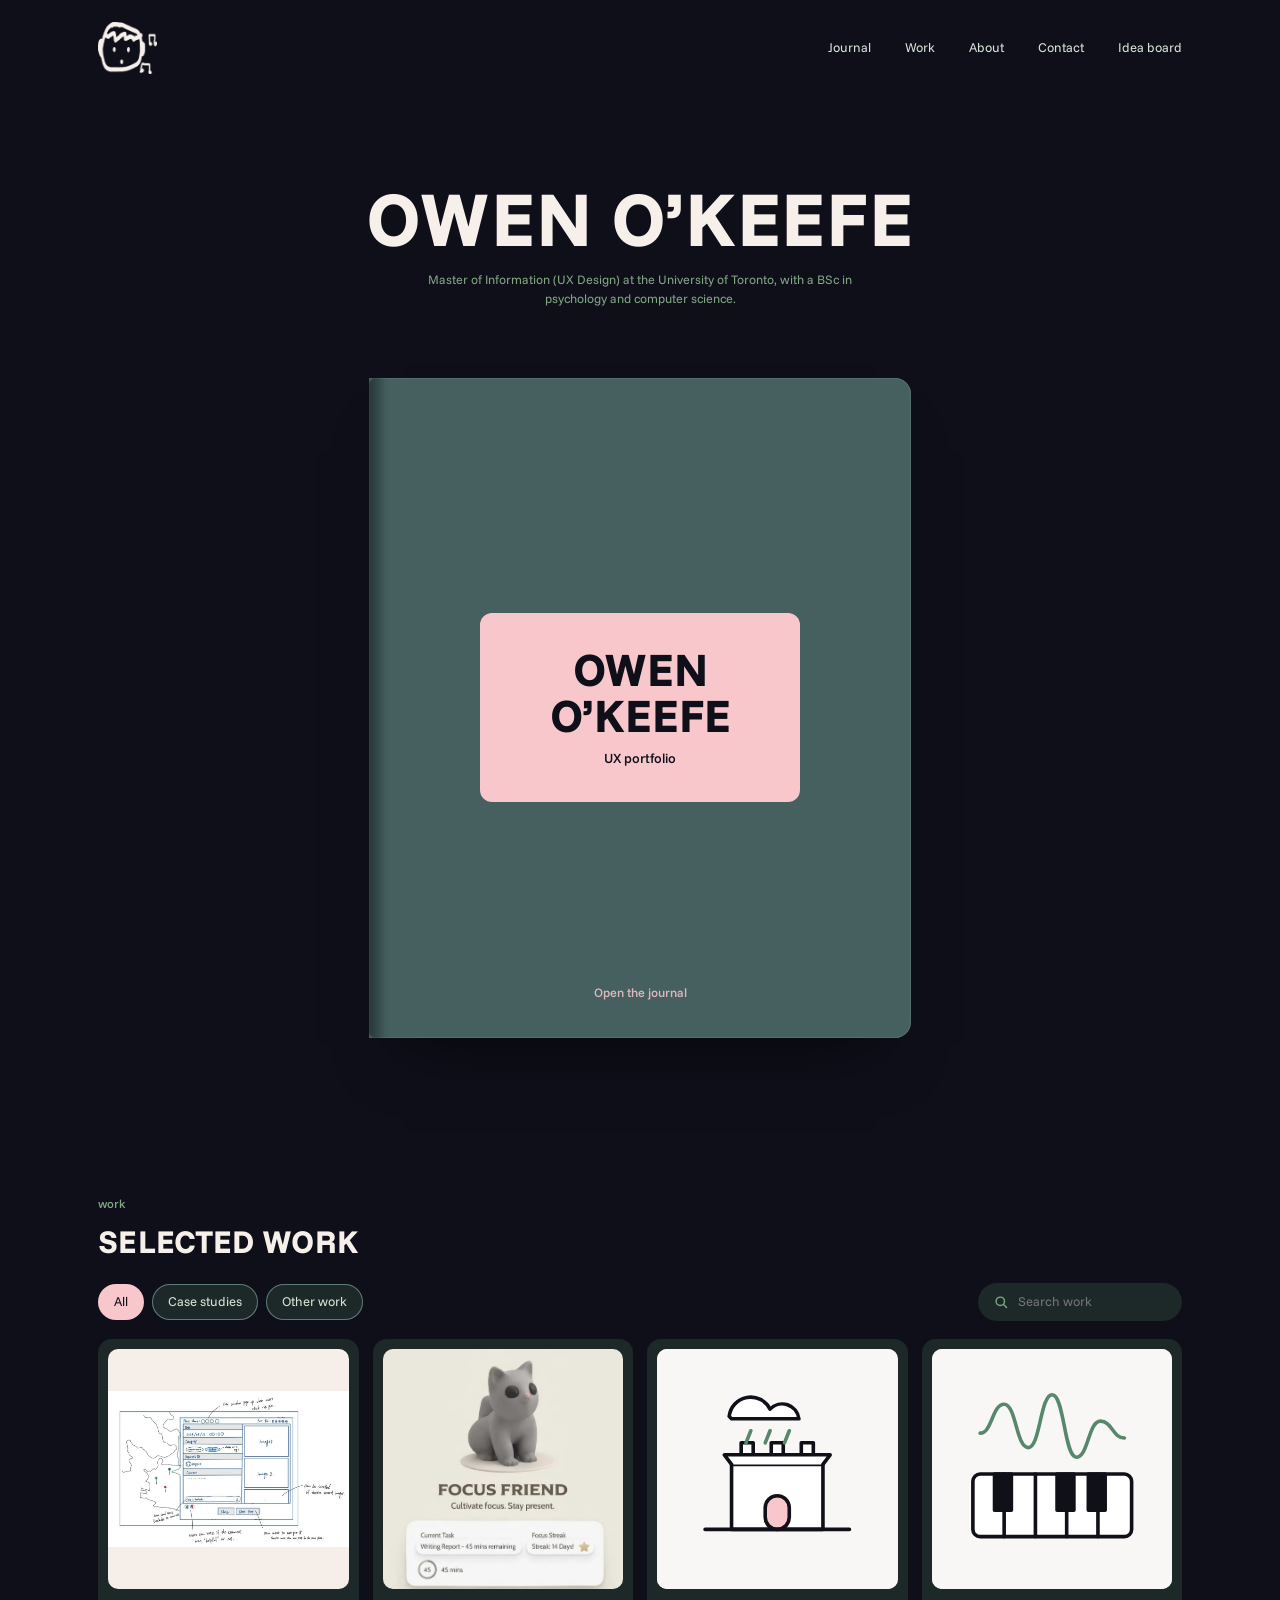
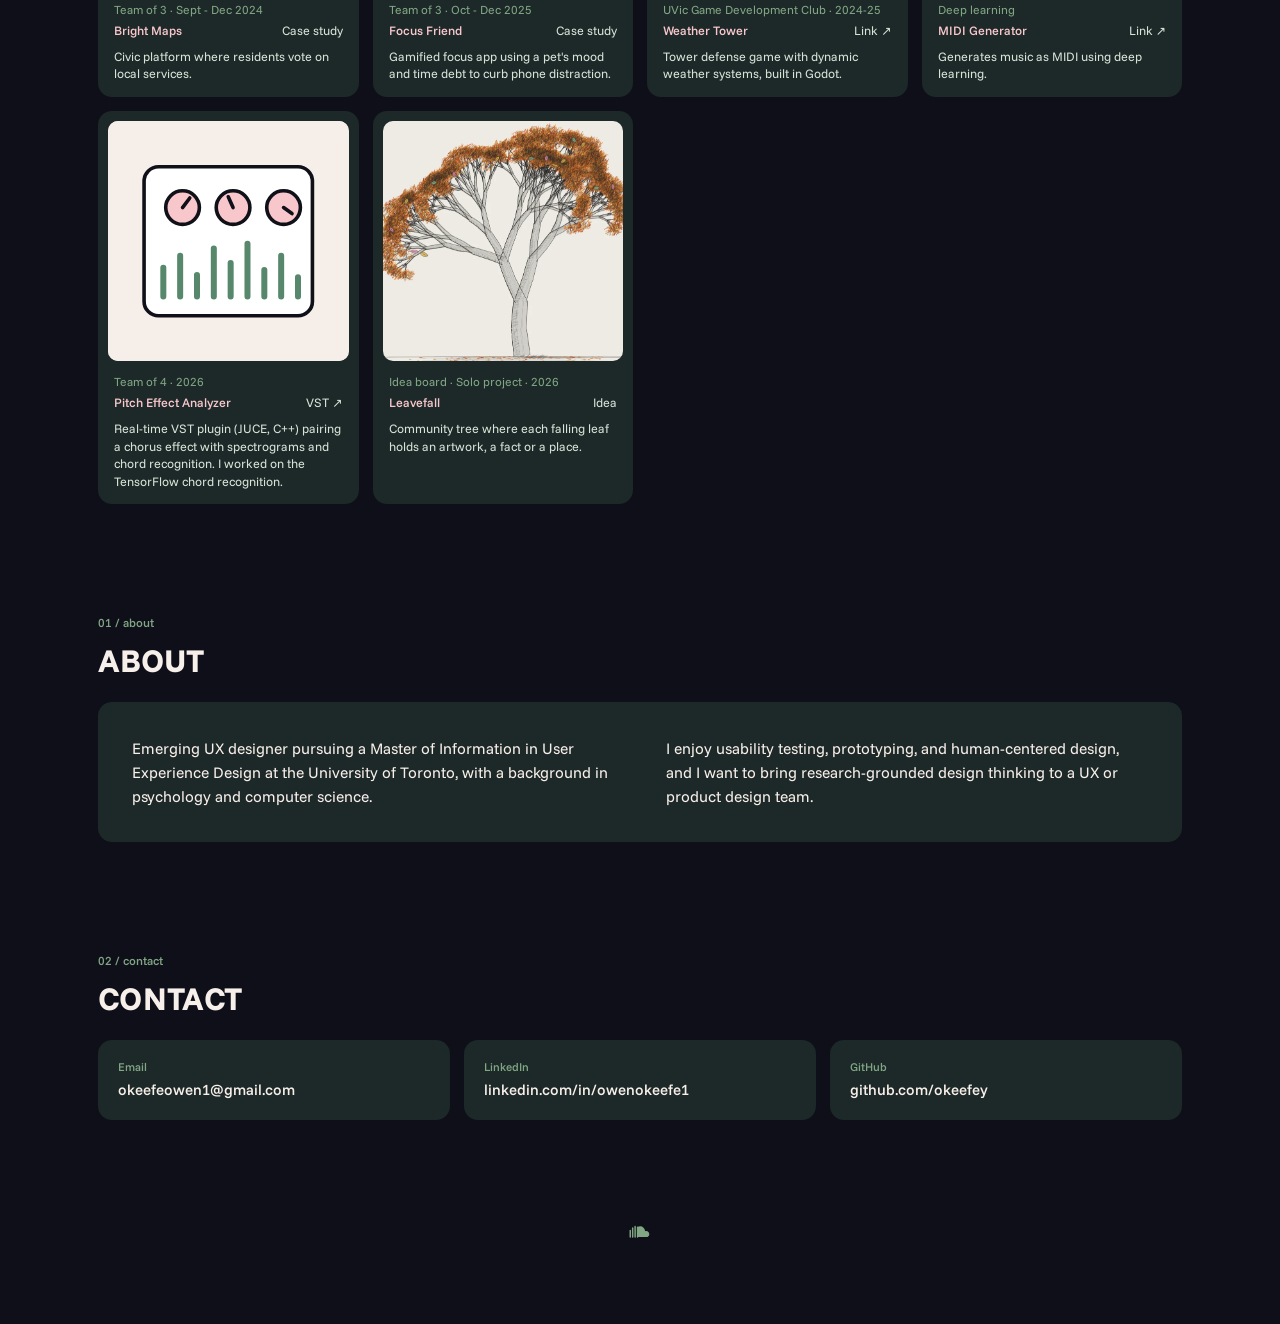
==== commit 0cfcc3bf: "Merge branch 'main' of https://github.com/okeefey/okeefey.github.io" ====
--- a/index.html
+++ b/index.html
@@ -22,14 +22,12 @@
   <div class="m-wrap" id="top">
     <header class="m-nav">
       <a class="m-logo" href="#top" aria-label="Owen O'Keefe, home"><img src="img/logo.png" alt="" width="59" height="52"></a>
-      <nav aria-label="Sections"><a href="#journal">Journal</a><a href="#work-h">Work</a><a href="#about">About</a><a href="#contact">Contact</a></nav>
+      <nav aria-label="Sections"><a href="#journal">Journal</a><a href="#work-h">Work</a><a href="#about">About</a><a href="#contact">Contact</a><a href="idea-board.html" data-wipe="#0e0f19">Idea board</a></nav>
     </header>
-
     <section class="m-hero">
       <h1 class="m-name">Owen O’Keefe</h1>
       <p class="m-note">Master of Information (UX Design) at the University of Toronto, with a BSc in psychology and computer science.</p>
     </section>
-
     <section id="journal" aria-label="Journal">
     <div class="desk book" id="book">
     <div class="bookwrap">
@@ -41,25 +39,24 @@
         <span class="face back"></span>
       </button>
 <section class="spread" id="spread" aria-label="Contents">
-      
       <div class="page pl">
         <p class="book-t">Contents <span>selected work, in order</span></p>
         <ol class="ix-list">
           <li><a class="ix" href="#about"><i>1.</i><b>About</b><span class="lead"></span><span class="pn">3</span></a></li>
           <li><a class="ix" href="#work-h"><i>2.</i><b>Selected work</b><span class="lead"></span><span class="pn">5</span></a>
             <ol>
-              <li><a class="ix" href="bright-maps.html" data-wipe="#0e0f19" data-img="img/bm-sketch.webp" data-fit="contain" data-n="p. 6" data-name="Bright Maps" data-cap="Bright Maps" data-blurb="Civic platform where residents vote on local services." data-meta="Team of 3 | Sept - Dec 2024 | Prototyping + User Interviews" data-alt="Hand-drawn wireframe sketch of the Bright Maps reporting form on a map"><i>2.1.</i><b>Bright Maps</b><span class="lead"></span><span class="pn">6</span></a></li>
-              <li><a class="ix" href="focus-friend.html" data-wipe="#0e0f19" data-img="img/focus-tile.webp" data-fit="cover" data-n="p. 9" data-name="Focus Friend" data-cap="Focus Friend" data-blurb="Gamified focus app using a pet’s mood and time debt to curb phone distraction, built on the CREATE behaviour-change model." data-meta="Team of 3 | Oct - Dec 2025 | Figma" data-alt="Focus Friend app cover with a grey 3D pet and a focus streak card"><i>2.2.</i><b>Focus Friend</b><span class="lead"></span><span class="pn">9</span></a></li>
+              <li><a class="ix" href="bright-maps.html" data-wipe="#0e0f19" data-img="img/bm-sketch.webp" data-fit="contain" data-n="p. 6" data-cta="Open the case study" data-aria="Open the Bright Maps case study" data-name="Bright Maps" data-cap="Bright Maps" data-blurb="Civic platform where residents vote on local services." data-meta="Team of 3 | Sept - Dec 2024 | Prototyping + User Interviews" data-alt="Hand-drawn wireframe sketch of the Bright Maps reporting form on a map"><i>2.1.</i><b>Bright Maps</b><span class="lead"></span><span class="pn">6</span></a></li>
+              <li><a class="ix" href="focus-friend.html" data-wipe="#0e0f19" data-img="img/focus-tile.webp" data-fit="cover" data-n="p. 9" data-cta="Open the case study" data-aria="Open the Focus Friend case study" data-name="Focus Friend" data-cap="Focus Friend" data-blurb="Gamified focus app using a pet’s mood and time debt to curb phone distraction, built on the CREATE behaviour-change model." data-meta="Team of 3 | Oct - Dec 2025 | Figma" data-alt="Focus Friend app cover with a grey 3D pet and a focus streak card"><i>2.2.</i><b>Focus Friend</b><span class="lead"></span><span class="pn">9</span></a></li>
             </ol></li>
           <li><a class="ix" href="#other"><i>3.</i><b>Other work</b><span class="lead"></span><span class="pn">12</span></a>
             <ol>
-              <li><a class="ix" href="https://github.com/okeefey"><i>3.1.</i><b>Weather Tower</b><span class="lead"></span><span class="pn">13</span></a></li>
-              <li><a class="ix" href="https://github.com/okeefey"><i>3.2.</i><b>MIDI Generator</b><span class="lead"></span><span class="pn">14</span></a></li>
-              <li><a class="ix" href="https://github.com/charliewager/CSC475-pitch_effect-analyzer"><i>3.3.</i><b>Pitch Effect Analyzer (VST)</b><span class="lead"></span><span class="pn">15</span></a></li>
+              <li><a class="ix" href="https://github.com/okeefey" data-img="img/wt-tile.webp" data-fit="cover" data-n="p. 13" data-name="Weather Tower" data-cap="Weather Tower" data-blurb="Tower defense game with dynamic weather systems, built in Godot." data-meta="UVic Game Development Club | 2024-25" data-alt="Line drawing of a tower under a rain cloud" data-cta="View on GitHub" data-aria="Weather Tower on GitHub"><i>3.1.</i><b>Weather Tower</b><span class="lead"></span><span class="pn">13</span></a></li>
+              <li><a class="ix" href="https://github.com/okeefey" data-img="img/midi-tile.webp" data-fit="cover" data-n="p. 14" data-name="MIDI Generator" data-cap="MIDI Generator" data-blurb="Generates music as MIDI using deep learning." data-meta="Deep learning" data-alt="Line drawing of a sound wave above piano keys" data-cta="View on GitHub" data-aria="MIDI Generator on GitHub"><i>3.2.</i><b>MIDI Generator</b><span class="lead"></span><span class="pn">14</span></a></li>
+              <li><a class="ix" href="https://github.com/charliewager/CSC475-pitch_effect-analyzer" data-img="img/pitch-tile.webp" data-fit="cover" data-n="p. 15" data-name="Pitch Effect Analyzer" data-cap="Pitch Effect Analyzer" data-blurb="Real-time VST plugin (JUCE, C++) pairing a chorus effect with spectrograms and chord recognition. I worked on the TensorFlow chord recognition." data-meta="Team of 4 | 2026" data-alt="Line drawing of a plugin with three knobs and a spectrogram" data-cta="View on GitHub" data-aria="Pitch Effect Analyzer on GitHub"><i>3.3.</i><b>Pitch Effect Analyzer (VST)</b><span class="lead"></span><span class="pn">15</span></a></li>
+              <li><a class="ix" href="leavefall.html" data-wipe="#0e0f19" data-img="img/pf-tile.webp" data-fit="cover" data-n="p. 16" data-name="Leavefall" data-cap="Leavefall" data-blurb="Community tree where each falling leaf holds an artwork, a fact or a place." data-meta="Idea board | Solo project | 2026" data-alt="Pencil-sketch autumn tree with small coloured leaves" data-cta="Open the prototype" data-aria="Open Leavefall"><i>3.4.</i><b>Leavefall</b><span class="lead"></span><span class="pn">16</span></a></li>
             </ol></li>
-          <li><a class="ix" href="#contact"><i>4.</i><b>Contact</b><span class="lead"></span><span class="pn">16</span></a></li>
+          <li><a class="ix" href="#contact"><i>4.</i><b>Contact</b><span class="lead"></span><span class="pn">17</span></a></li>
         </ol>
-        
       </div>
       <div class="page pr">
         <span class="pg-n book-swap" id="pgn">p. 6</span>
@@ -72,16 +69,12 @@
           <p class="book-meta book-swap" id="bookmeta">Team of 3 | Sept - Dec 2024 | Prototyping + User Interviews</p>
           <a class="book-open" id="bookopen" href="bright-maps.html" data-wipe="#0e0f19">Open the case study</a>
         </div>
-        
       </div>
     </section>
     </div>
     <button class="close-book" id="closebook" type="button">Close the book</button>
   </div>
-
-    
-    </section>
-
+    </section>
     <h2 class="m-h" id="work-h" style="margin-top:clamp(56px,8vw,100px)"><small>work</small>Selected work</h2>
     <section id="work" aria-label="Work">
       <div class="m-bar">
@@ -92,7 +85,6 @@
         </div>
         <label class="m-search"><svg viewBox="0 0 20 20" fill="none" stroke="currentColor" stroke-width="2" stroke-linecap="round"><circle cx="9" cy="9" r="6"/><path d="M14 14l4 4"/></svg><input id="q" type="search" placeholder="Search work" aria-label="Search work"></label>
       </div>
-
       <div class="grid" id="grid">
         <a class="card reveal" data-k="case" data-t="bright maps civic platform vote local services prototyping interviews" href="bright-maps.html" data-wipe="#0e0f19" aria-label="Open the Bright Maps case study">
           <span class="thumb"><img src="img/bm-sketch.webp" alt="Hand-drawn wireframe sketch of the Bright Maps reporting form on a map"><span class="dim"></span><span class="nm"><b>Bright Maps</b><i>Open the case study</i></span></span>
@@ -124,6 +116,12 @@
           <span class="c-row"><b>Pitch Effect Analyzer</b><span>VST ↗</span></span>
           <span class="c-blurb">Real-time VST plugin (JUCE, C++) pairing a chorus effect with spectrograms and chord recognition. I worked on the TensorFlow chord recognition.</span>
         </a>
+        <a class="card reveal" data-k="other" data-t="leavefall community tree leaves art facts places sketchbook idea board figma solo prototype" href="leavefall.html" data-wipe="#0e0f19" aria-label="Open Leavefall from the idea board">
+          <span class="thumb fill"><img src="img/pf-tile.webp" alt="Pencil-sketch autumn tree with small coloured leaves"><span class="dim"></span><span class="nm"><b>Leavefall</b><i>Open the prototype</i></span></span>
+          <span class="c-meta">Idea board · Solo project · 2026</span>
+          <span class="c-row"><b>Leavefall</b><span>Idea</span></span>
+          <span class="c-blurb">Community tree where each falling leaf holds an artwork, a fact or a place.</span>
+        </a>
         <p class="empty" id="empty">Nothing matches that search.</p>
       </div>
     </section>
@@ -133,17 +131,14 @@
       <p>Emerging UX designer pursuing a Master of Information in User Experience Design at the University of Toronto, with a background in psychology and computer science.</p>
       <p>I enjoy usability testing, prototyping, and human-centered design, and I want to bring research-grounded design thinking to a UX or product design team.</p>
     </div>
-
     <h2 class="m-h" id="contact"><small>02 / contact</small>Contact</h2>
     <div class="links">
       <a class="link" href="mailto:okeefeowen1@gmail.com"><small>Email</small><b>okeefeowen1@gmail.com</b></a>
       <a class="link" href="https://linkedin.com/in/owenokeefe1"><small>LinkedIn</small><b>linkedin.com/in/owenokeefe1</b></a>
       <a class="link" href="https://github.com/okeefey"><small>GitHub</small><b>github.com/okeefey</b></a>
     </div>
-
     <div class="m-foot"><a class="m-sc" href="https://soundcloud.com/okeefey" aria-label="Owen on SoundCloud" title="SoundCloud" target="_blank" rel="noopener"><svg viewBox="0 0 32 20" fill="currentColor" aria-hidden="true"><path d="M4 8v8M7 5v11M10 3v13M13 4v12" stroke="currentColor" stroke-width="1.8" stroke-linecap="round" fill="none"/><path d="M16 16V4.2c1.2-.9 2.7-1.4 4.2-1.4 3.6 0 6.5 2.6 6.9 6 .5-.2 1-.3 1.6-.3 2.2 0 4 1.8 4 4s-1.8 3.5-4 3.5z" transform="translate(-2 0) scale(.9 1)"/></svg></a></div>
   </div>
-
   <script src="script.js"></script>
   <script>
     (function () {
@@ -173,20 +168,25 @@
       var links = document.querySelectorAll(".ix[data-img]");
       links.forEach(function (a) { var i = new Image(); i.src = a.dataset.img; });
       var cur = links[0];
+      function hi(a, on) { document.querySelectorAll(".ix.on").forEach(function (x) { x.classList.remove("on"); }); if (on) a.classList.add("on"); }
       function show(a) {
+        hi(a, true);
         if (a === cur) return; cur = a;
         document.querySelectorAll(".book-swap").forEach(function (x) { x.style.opacity = 0; });
         setTimeout(function () {
           img.src = a.dataset.img; img.style.objectFit = a.dataset.fit || "cover"; img.alt = a.dataset.alt; el.cap.textContent = a.dataset.cap; el.blurb.textContent = a.dataset.blurb; el.meta.textContent = a.dataset.meta; el.n.textContent = a.dataset.n;
           nm.firstChild.nodeValue = a.dataset.name;
-          [pic, open].forEach(function (x) { x.href = a.href; x.setAttribute("data-wipe", a.getAttribute("data-wipe")); });
-          pic.setAttribute("aria-label", "Open the " + a.dataset.name + " case study");
+          [pic, open].forEach(function (x) {
+            x.href = a.href;
+            var w = a.getAttribute("data-wipe"); if (w) x.setAttribute("data-wipe", w); else x.removeAttribute("data-wipe");
+            if (/^https?:/.test(a.getAttribute("href"))) { x.target = "_blank"; x.rel = "noopener"; } else { x.removeAttribute("target"); x.removeAttribute("rel"); }
+          });
+          open.textContent = a.dataset.cta || "Open the case study";
+          pic.setAttribute("aria-label", a.dataset.aria || ("Open " + a.dataset.name));
           document.querySelectorAll(".book-swap").forEach(function (x) { x.style.opacity = 1; });
         }, 160);
-        document.querySelectorAll(".ix.on").forEach(function (x) { x.classList.remove("on"); }); a.classList.add("on");
       }
-      links.forEach(function (a) { a.addEventListener("mouseenter", function () { show(a); }); a.addEventListener("focus", function () { show(a); }); });
-      if (links[0]) links[0].classList.add("on");
+      links.forEach(function (a) { a.addEventListener("mouseenter", function () { show(a); }); a.addEventListener("focus", function () { show(a); }); a.addEventListener("mouseleave", function () { hi(a, false); }); a.addEventListener("blur", function () { hi(a, false); }); });
     })();
   </script>
   <script>
